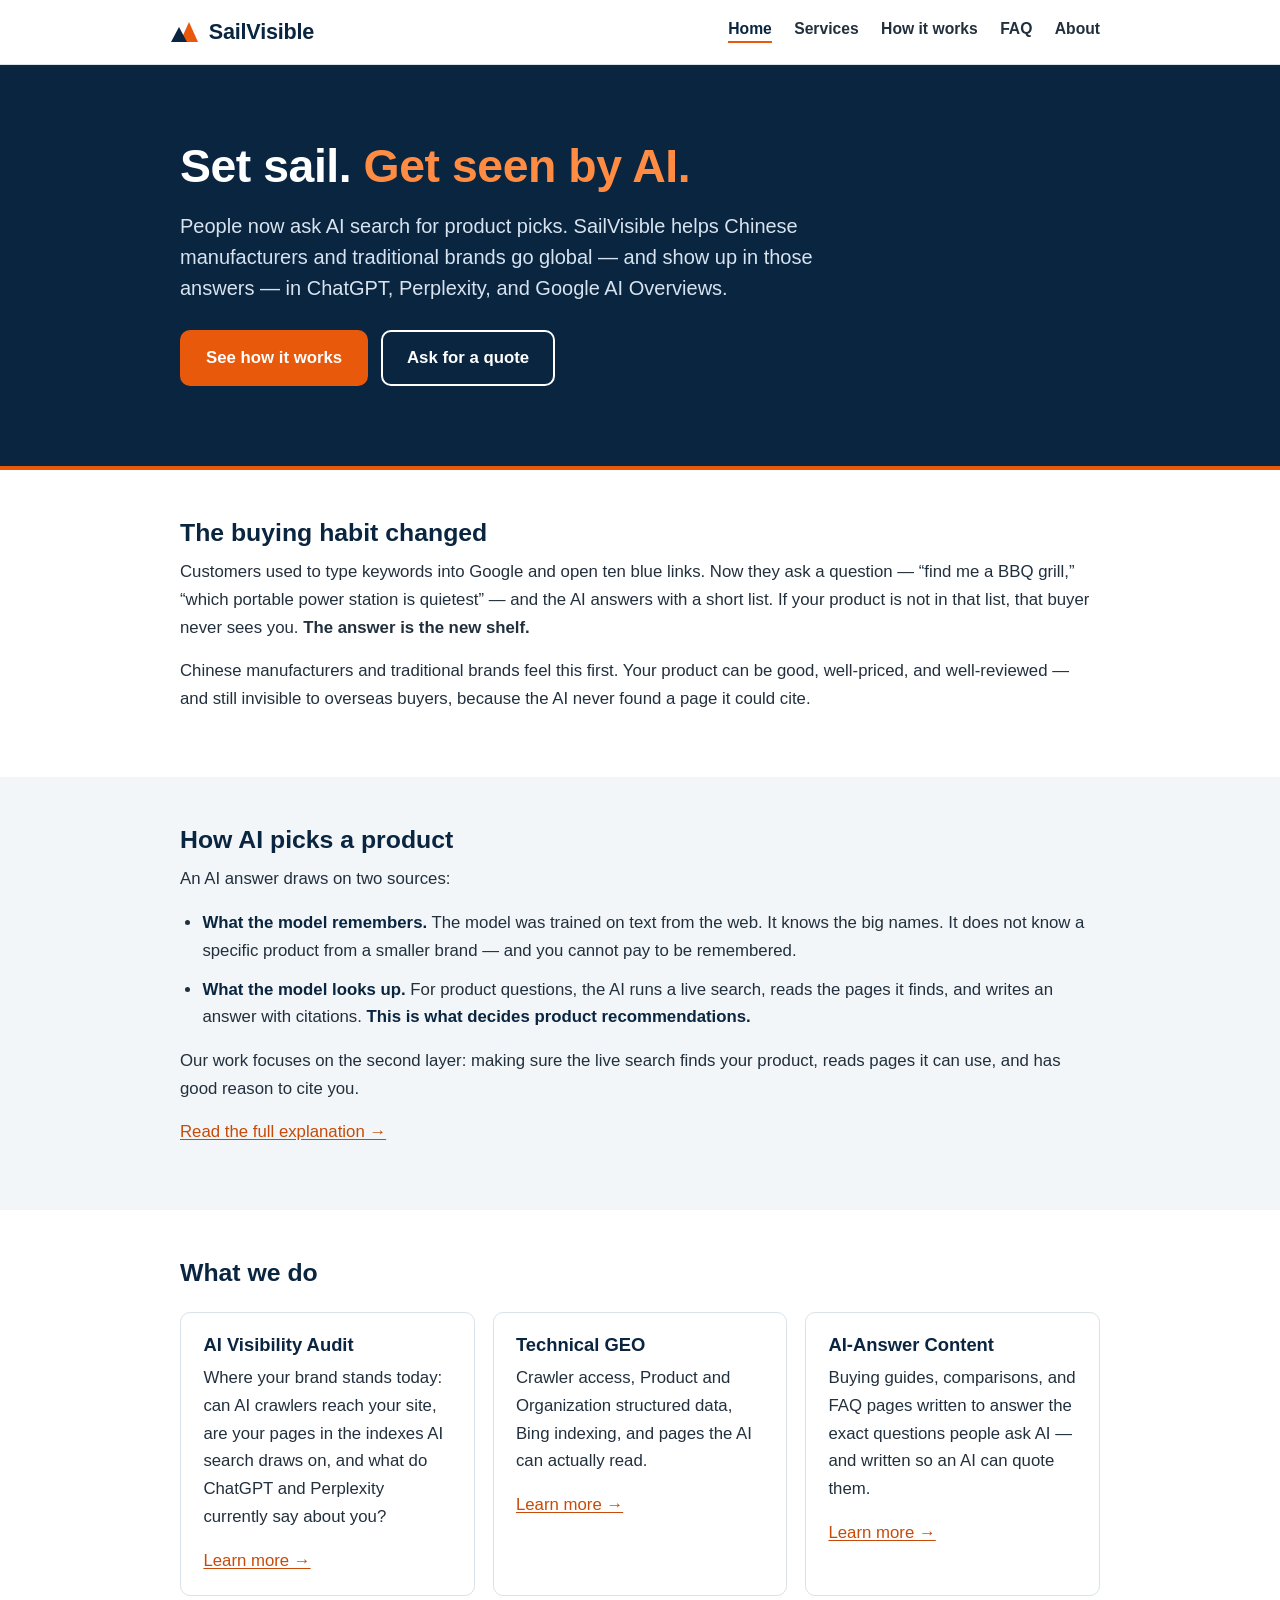
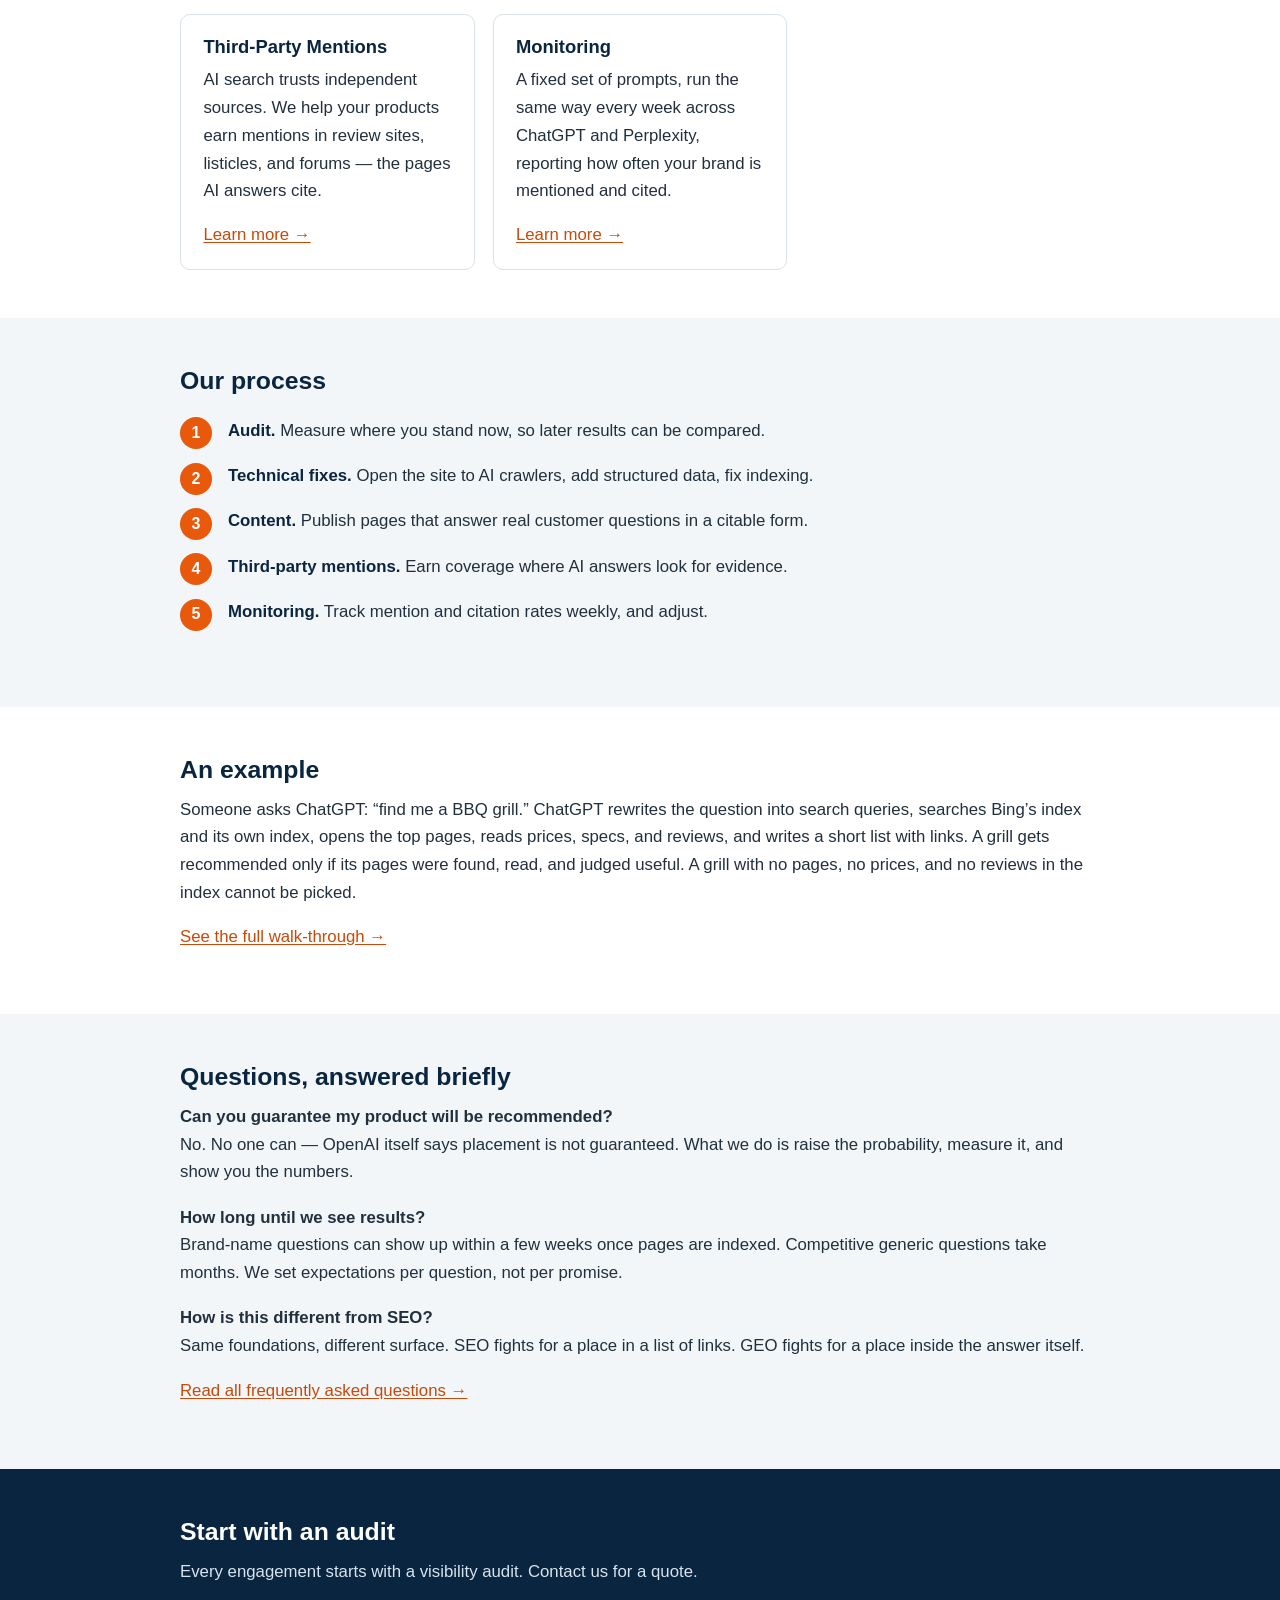
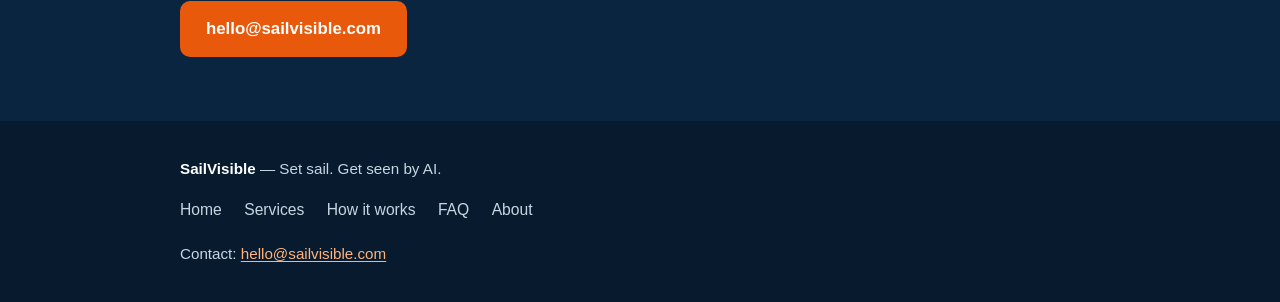
==== index.html @ db54adcf "SailVisible website v1" ====
<!DOCTYPE html>
<html lang="en">
<head>
<meta charset="utf-8">
<meta name="viewport" content="width=device-width, initial-scale=1">
<title>SailVisible — Get Your Products Recommended by AI Search</title>
<meta name="description" content="SailVisible helps Chinese manufacturers and traditional brands go global and get found by overseas AI search. When people ask ChatGPT, Perplexity, or Google AI Overviews for a product, we help yours be the one the AI recommends.">
<link rel="canonical" href="https://sailvisible.com/">
<link rel="stylesheet" href="styles.css">
<link rel="icon" href="data:image/svg+xml,%3Csvg xmlns='http://www.w3.org/2000/svg' viewBox='0 0 32 32'%3E%3Cpath d='M17 3 L28 27 L17 27 Z' fill='%23e8590c'/%3E%3Cpath d='M15 8 L15 27 L5 27 Z' fill='%230a2540'/%3E%3C/svg%3E">
<script type="application/ld+json">
{
  "@context": "https://schema.org",
  "@type": "Organization",
  "@id": "https://sailvisible.com/#org",
  "name": "SailVisible",
  "url": "https://sailvisible.com/",
  "slogan": "Set sail. Get seen by AI.",
  "description": "SailVisible is a generative engine optimization (GEO) agency. We help Chinese manufacturers and traditional brands go global — showing up when overseas buyers ask AI search — ChatGPT, Perplexity, and Google AI Overviews — for product recommendations.",
  "email": "hello@sailvisible.com",
  "sameAs": [],
  "contactPoint": {
    "@type": "ContactPoint",
    "email": "hello@sailvisible.com",
    "contactType": "sales",
    "availableLanguage": "English"
  }
}
</script>
</head>
<body>
<a class="skip" href="#main">Skip to content</a>
<header class="site-header">
  <div class="container header-inner">
    <a class="logo" href="index.html" aria-label="SailVisible — home"><span class="logo-mark" aria-hidden="true"></span>SailVisible</a>
    <nav aria-label="Main navigation">
      <ul class="nav">
        <li><a href="index.html" aria-current="page">Home</a></li>
        <li><a href="services.html">Services</a></li>
        <li><a href="how-it-works.html">How it works</a></li>
        <li><a href="faq.html">FAQ</a></li>
        <li><a href="about.html">About</a></li>
      </ul>
    </nav>
  </div>
</header>

<main id="main">
  <section class="hero">
    <div class="container">
      <h1>Set sail. <span class="accent">Get seen by AI.</span></h1>
      <p class="lead">People now ask AI search for product picks. SailVisible helps Chinese manufacturers and traditional brands go global — and show up in those answers — in ChatGPT, Perplexity, and Google AI Overviews.</p>
      <p class="cta-row">
        <a class="btn" href="how-it-works.html">See how it works</a>
        <a class="btn btn-ghost" href="mailto:hello@sailvisible.com?subject=AI%20visibility%20audit%20request">Ask for a quote</a>
      </p>
    </div>
  </section>

  <section class="section">
    <div class="container">
      <h2>The buying habit changed</h2>
      <p>Customers used to type keywords into Google and open ten blue links. Now they ask a question — “find me a BBQ grill,” “which portable power station is quietest” — and the AI answers with a short list. If your product is not in that list, that buyer never sees you. <strong>The answer is the new shelf.</strong></p>
      <p>Chinese manufacturers and traditional brands feel this first. Your product can be good, well-priced, and well-reviewed — and still invisible to overseas buyers, because the AI never found a page it could cite.</p>
    </div>
  </section>

  <section class="section section-alt">
    <div class="container">
      <h2>How AI picks a product</h2>
      <p>An AI answer draws on two sources:</p>
      <ul class="two-layers">
        <li><strong>What the model remembers.</strong> The model was trained on text from the web. It knows the big names. It does not know a specific product from a smaller brand — and you cannot pay to be remembered.</li>
        <li><strong>What the model looks up.</strong> For product questions, the AI runs a live search, reads the pages it finds, and writes an answer with citations. <strong>This is what decides product recommendations.</strong></li>
      </ul>
      <p>Our work focuses on the second layer: making sure the live search finds your product, reads pages it can use, and has good reason to cite you.</p>
      <p><a href="how-it-works.html">Read the full explanation →</a></p>
    </div>
  </section>

  <section class="section">
    <div class="container">
      <h2>What we do</h2>
      <div class="cards">
        <article class="card">
          <h3>AI Visibility Audit</h3>
          <p>Where your brand stands today: can AI crawlers reach your site, are your pages in the indexes AI search draws on, and what do ChatGPT and Perplexity currently say about you?</p>
          <p><a href="services.html#audit">Learn more →</a></p>
        </article>
        <article class="card">
          <h3>Technical GEO</h3>
          <p>Crawler access, Product and Organization structured data, Bing indexing, and pages the AI can actually read.</p>
          <p><a href="services.html#technical">Learn more →</a></p>
        </article>
        <article class="card">
          <h3>AI-Answer Content</h3>
          <p>Buying guides, comparisons, and FAQ pages written to answer the exact questions people ask AI — and written so an AI can quote them.</p>
          <p><a href="services.html#content">Learn more →</a></p>
        </article>
        <article class="card">
          <h3>Third-Party Mentions</h3>
          <p>AI search trusts independent sources. We help your products earn mentions in review sites, listicles, and forums — the pages AI answers cite.</p>
          <p><a href="services.html#mentions">Learn more →</a></p>
        </article>
        <article class="card">
          <h3>Monitoring</h3>
          <p>A fixed set of prompts, run the same way every week across ChatGPT and Perplexity, reporting how often your brand is mentioned and cited.</p>
          <p><a href="services.html#monitoring">Learn more →</a></p>
        </article>
      </div>
    </div>
  </section>

  <section class="section section-alt">
    <div class="container">
      <h2>Our process</h2>
      <ol class="steps">
        <li><strong>Audit.</strong> Measure where you stand now, so later results can be compared.</li>
        <li><strong>Technical fixes.</strong> Open the site to AI crawlers, add structured data, fix indexing.</li>
        <li><strong>Content.</strong> Publish pages that answer real customer questions in a citable form.</li>
        <li><strong>Third-party mentions.</strong> Earn coverage where AI answers look for evidence.</li>
        <li><strong>Monitoring.</strong> Track mention and citation rates weekly, and adjust.</li>
      </ol>
    </div>
  </section>

  <section class="section">
    <div class="container">
      <h2>An example</h2>
      <p>Someone asks ChatGPT: “find me a BBQ grill.” ChatGPT rewrites the question into search queries, searches Bing’s index and its own index, opens the top pages, reads prices, specs, and reviews, and writes a short list with links. A grill gets recommended only if its pages were found, read, and judged useful. A grill with no pages, no prices, and no reviews in the index cannot be picked.</p>
      <p><a href="how-it-works.html#example">See the full walk-through →</a></p>
    </div>
  </section>

  <section class="section section-alt">
    <div class="container">
      <h2>Questions, answered briefly</h2>
      <div class="faq-teaser">
        <p><strong>Can you guarantee my product will be recommended?</strong><br>No. No one can — OpenAI itself says placement is not guaranteed. What we do is raise the probability, measure it, and show you the numbers.</p>
        <p><strong>How long until we see results?</strong><br>Brand-name questions can show up within a few weeks once pages are indexed. Competitive generic questions take months. We set expectations per question, not per promise.</p>
        <p><strong>How is this different from SEO?</strong><br>Same foundations, different surface. SEO fights for a place in a list of links. GEO fights for a place inside the answer itself.</p>
      </div>
      <p><a href="faq.html">Read all frequently asked questions →</a></p>
    </div>
  </section>

  <section class="section cta-band">
    <div class="container">
      <h2>Start with an audit</h2>
      <p>Every engagement starts with a visibility audit. Contact us for a quote.</p>
      <p><a class="btn" href="mailto:hello@sailvisible.com?subject=AI%20visibility%20audit%20request">hello@sailvisible.com</a></p>
    </div>
  </section>
</main>

<footer class="site-footer">
  <div class="container">
    <p><strong>SailVisible</strong> — Set sail. Get seen by AI.</p>
    <nav aria-label="Footer navigation">
      <ul class="nav footer-nav">
        <li><a href="index.html">Home</a></li>
        <li><a href="services.html">Services</a></li>
        <li><a href="how-it-works.html">How it works</a></li>
        <li><a href="faq.html">FAQ</a></li>
        <li><a href="about.html">About</a></li>
      </ul>
    </nav>
    <p class="fineprint">Contact: <a href="mailto:hello@sailvisible.com">hello@sailvisible.com</a></p>
  </div>
</footer>
</body>
</html>
---- styles.css ----
/* SailVisible — clean maritime motif: deep navy, white, signal orange.
   System fonts only. No external dependencies. */

:root {
  --navy: #0a2540;
  --navy-deep: #071a2e;
  --ink: #22303e;
  --muted: #5a6b7a;
  --accent: #e8590c;
  --accent-dark: #c74a08;
  --paper: #ffffff;
  --mist: #f2f6f8;
  --line: #d9e2e8;
  --radius: 10px;
}

* { box-sizing: border-box; }

html { scroll-behavior: smooth; }

body {
  margin: 0;
  font-family: -apple-system, BlinkMacSystemFont, "Segoe UI", Roboto, Helvetica, Arial, sans-serif;
  font-size: 1.05rem;
  line-height: 1.65;
  color: var(--ink);
  background: var(--paper);
}

h1, h2, h3 {
  color: var(--navy);
  line-height: 1.25;
  margin-top: 0;
}

h1 { font-size: 2.4rem; letter-spacing: -0.01em; }
h2 { font-size: 1.55rem; margin-bottom: 0.6rem; }
h3 { font-size: 1.15rem; margin-bottom: 0.4rem; }

p { margin: 0 0 1rem; }
ul, ol { margin: 0 0 1rem; padding-left: 1.4rem; }
li { margin-bottom: 0.35rem; }

a { color: var(--accent-dark); text-decoration: underline; text-underline-offset: 2px; }
a:hover { color: var(--accent); }

.container { max-width: 960px; margin: 0 auto; padding: 0 20px; }
.container.narrow { max-width: 720px; }

/* Accessibility */
.skip {
  position: absolute;
  left: -9999px;
  top: 0;
  background: var(--navy);
  color: #fff;
  padding: 0.6rem 1rem;
  z-index: 10;
}
.skip:focus { left: 0; color: #fff; }
a:focus-visible { outline: 3px solid var(--accent); outline-offset: 2px; }

/* Header */
.site-header {
  background: var(--paper);
  border-bottom: 1px solid var(--line);
}
.header-inner {
  display: flex;
  align-items: center;
  justify-content: space-between;
  flex-wrap: wrap;
  gap: 0.5rem 1.5rem;
  padding-top: 0.9rem;
  padding-bottom: 0.9rem;
}
.logo {
  display: inline-flex;
  align-items: center;
  gap: 0.55rem;
  font-size: 1.35rem;
  font-weight: 800;
  letter-spacing: -0.01em;
  color: var(--navy);
  text-decoration: none;
}
.logo:hover { color: var(--navy); }
/* Small sail mark: two CSS triangles, mainsail orange + jib navy */
.logo-mark {
  display: inline-block;
  width: 0;
  height: 0;
  border-left: 9px solid transparent;
  border-right: 9px solid transparent;
  border-bottom: 20px solid var(--accent);
  position: relative;
  margin-right: 2px;
}
.logo-mark::after {
  content: "";
  position: absolute;
  left: -18px;
  top: 5px;
  width: 0;
  height: 0;
  border-left: 8px solid transparent;
  border-right: 8px solid transparent;
  border-bottom: 15px solid var(--navy);
}
.nav {
  list-style: none;
  margin: 0;
  padding: 0;
  display: flex;
  flex-wrap: wrap;
  gap: 0.25rem 1.4rem;
}
.nav a {
  color: var(--ink);
  text-decoration: none;
  font-weight: 600;
  font-size: 0.98rem;
  padding: 0.2rem 0;
  border-bottom: 2px solid transparent;
}
.nav a:hover { color: var(--accent-dark); }
.nav a[aria-current="page"] { color: var(--navy); border-bottom-color: var(--accent); }

/* Hero */
.hero {
  background: var(--navy);
  color: #fff;
  padding: 4.5rem 0 4rem;
  border-bottom: 4px solid var(--accent);
}
.hero h1 {
  color: #fff;
  font-size: 2.9rem;
  max-width: 640px;
  margin-bottom: 1rem;
}
.hero .accent { color: #ff8c42; }
.hero .lead {
  font-size: 1.25rem;
  line-height: 1.55;
  color: #d7e3ee;
  max-width: 640px;
}
.cta-row { display: flex; flex-wrap: wrap; gap: 0.8rem; margin-top: 1.6rem; }

/* Buttons */
.btn {
  display: inline-block;
  background: var(--accent);
  color: #fff;
  font-weight: 700;
  text-decoration: none;
  padding: 0.75rem 1.5rem;
  border-radius: var(--radius);
  border: 2px solid var(--accent);
}
.btn:hover { background: var(--accent-dark); border-color: var(--accent-dark); color: #fff; }
.btn-ghost {
  background: transparent;
  color: #fff;
  border-color: #fff;
}
.btn-ghost:hover { background: rgba(255,255,255,0.12); border-color: #fff; color: #fff; }

/* Sections */
.section { padding: 3rem 0; }
.section-alt { background: var(--mist); }
.page-head {
  background: var(--navy);
  color: #fff;
  padding: 3rem 0 2.5rem;
  border-bottom: 4px solid var(--accent);
}
.page-head h1 { color: #fff; margin-bottom: 0.6rem; }
.page-head .lead { color: #d7e3ee; font-size: 1.2rem; max-width: 640px; margin-bottom: 0; }

/* Cards */
.cards {
  display: grid;
  grid-template-columns: repeat(auto-fit, minmax(260px, 1fr));
  gap: 1.1rem;
  margin-top: 1.4rem;
}
.card {
  background: var(--paper);
  border: 1px solid var(--line);
  border-radius: var(--radius);
  padding: 1.3rem 1.4rem;
}
.card h3 { margin-bottom: 0.5rem; }
.card p:last-child { margin-bottom: 0; }

/* Steps */
.steps {
  list-style: none;
  padding-left: 0;
  counter-reset: step;
  margin-top: 1.2rem;
}
.steps li {
  counter-increment: step;
  position: relative;
  padding: 0 0 1.1rem 3rem;
  margin-bottom: 0;
}
.steps li::before {
  content: counter(step);
  position: absolute;
  left: 0;
  top: 0.05rem;
  width: 2rem;
  height: 2rem;
  border-radius: 50%;
  background: var(--accent);
  color: #fff;
  font-weight: 800;
  font-size: 1rem;
  display: flex;
  align-items: center;
  justify-content: center;
}
.steps li strong { color: var(--navy); }

/* Numbered list (what gets picked) */
.numbered li { margin-bottom: 0.6rem; }
.numbered li strong { color: var(--navy); }

/* Two layers list */
.two-layers li { margin-bottom: 0.7rem; }
.two-layers li strong { color: var(--navy); }

/* Boundaries */
.boundaries li { margin-bottom: 0.8rem; }
.boundaries li strong { color: var(--navy); }

/* Services */
.service {
  padding: 1.8rem 0;
  border-bottom: 1px solid var(--line);
}
.service:last-child { border-bottom: none; }
.service h2 { margin-bottom: 0.5rem; }

/* FAQ */
.faq-teaser p { margin-bottom: 1.1rem; }
.faq-item {
  padding: 1.4rem 0;
  border-bottom: 1px solid var(--line);
}
.faq-item:first-child { padding-top: 0.4rem; }
.faq-item h2 { font-size: 1.25rem; }
.faq-item p:last-child { margin-bottom: 0; }

/* CTA band */
.cta-band { background: var(--navy); color: #fff; text-align: left; }
.cta-band h2 { color: #fff; }
.cta-band p { color: #d7e3ee; }
.cta-band .btn { color: #fff; }

/* Footer */
.site-footer {
  background: var(--navy-deep);
  color: #c8d6e2;
  padding: 2.2rem 0;
  font-size: 0.95rem;
}
.site-footer strong { color: #fff; }
.site-footer a { color: #ffb37a; }
.site-footer a:hover { color: #fff; }
.footer-nav { margin: 0.8rem 0; }
.footer-nav a { color: #c8d6e2; font-weight: 500; }
.footer-nav a:hover { color: #fff; }
.fineprint { margin-bottom: 0; }

/* Small screens */
@media (max-width: 640px) {
  h1 { font-size: 2rem; }
  .hero { padding: 3rem 0 2.5rem; }
  .hero h1 { font-size: 2.2rem; }
  .section { padding: 2.2rem 0; }
}
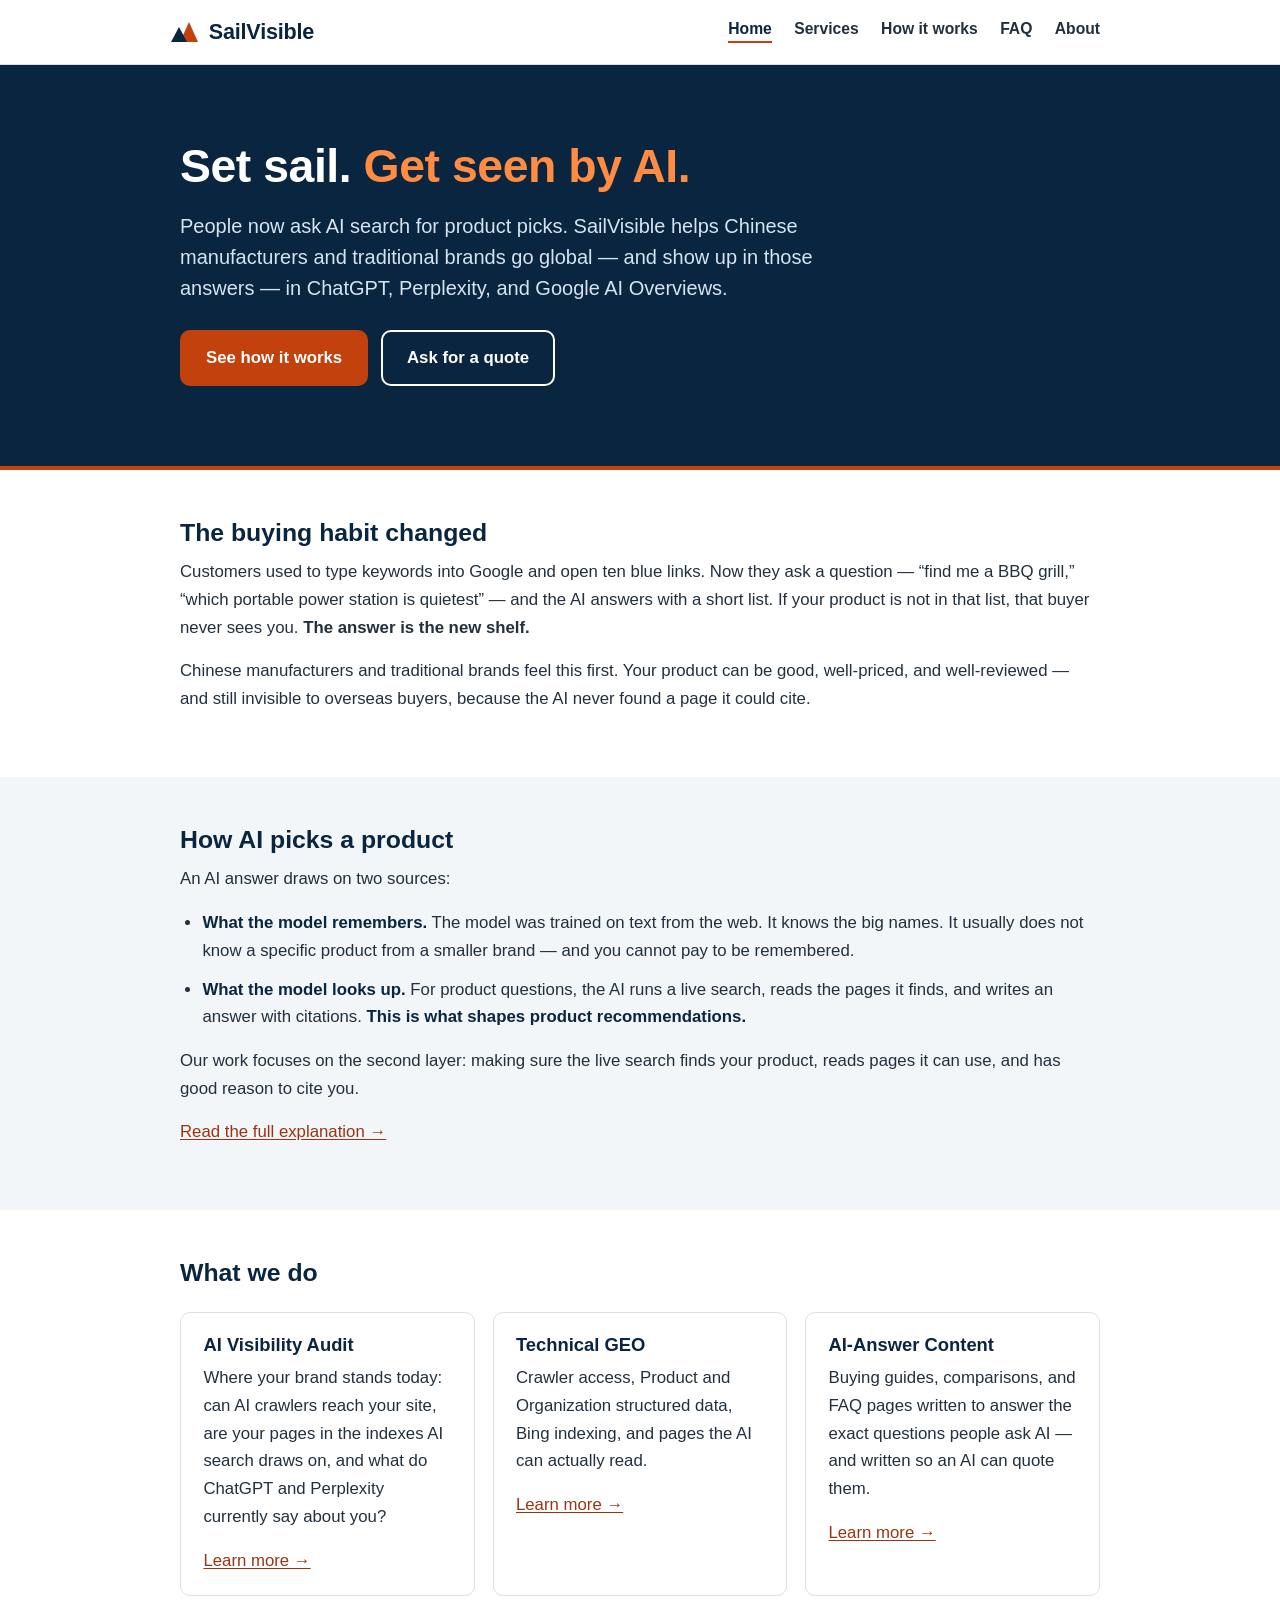
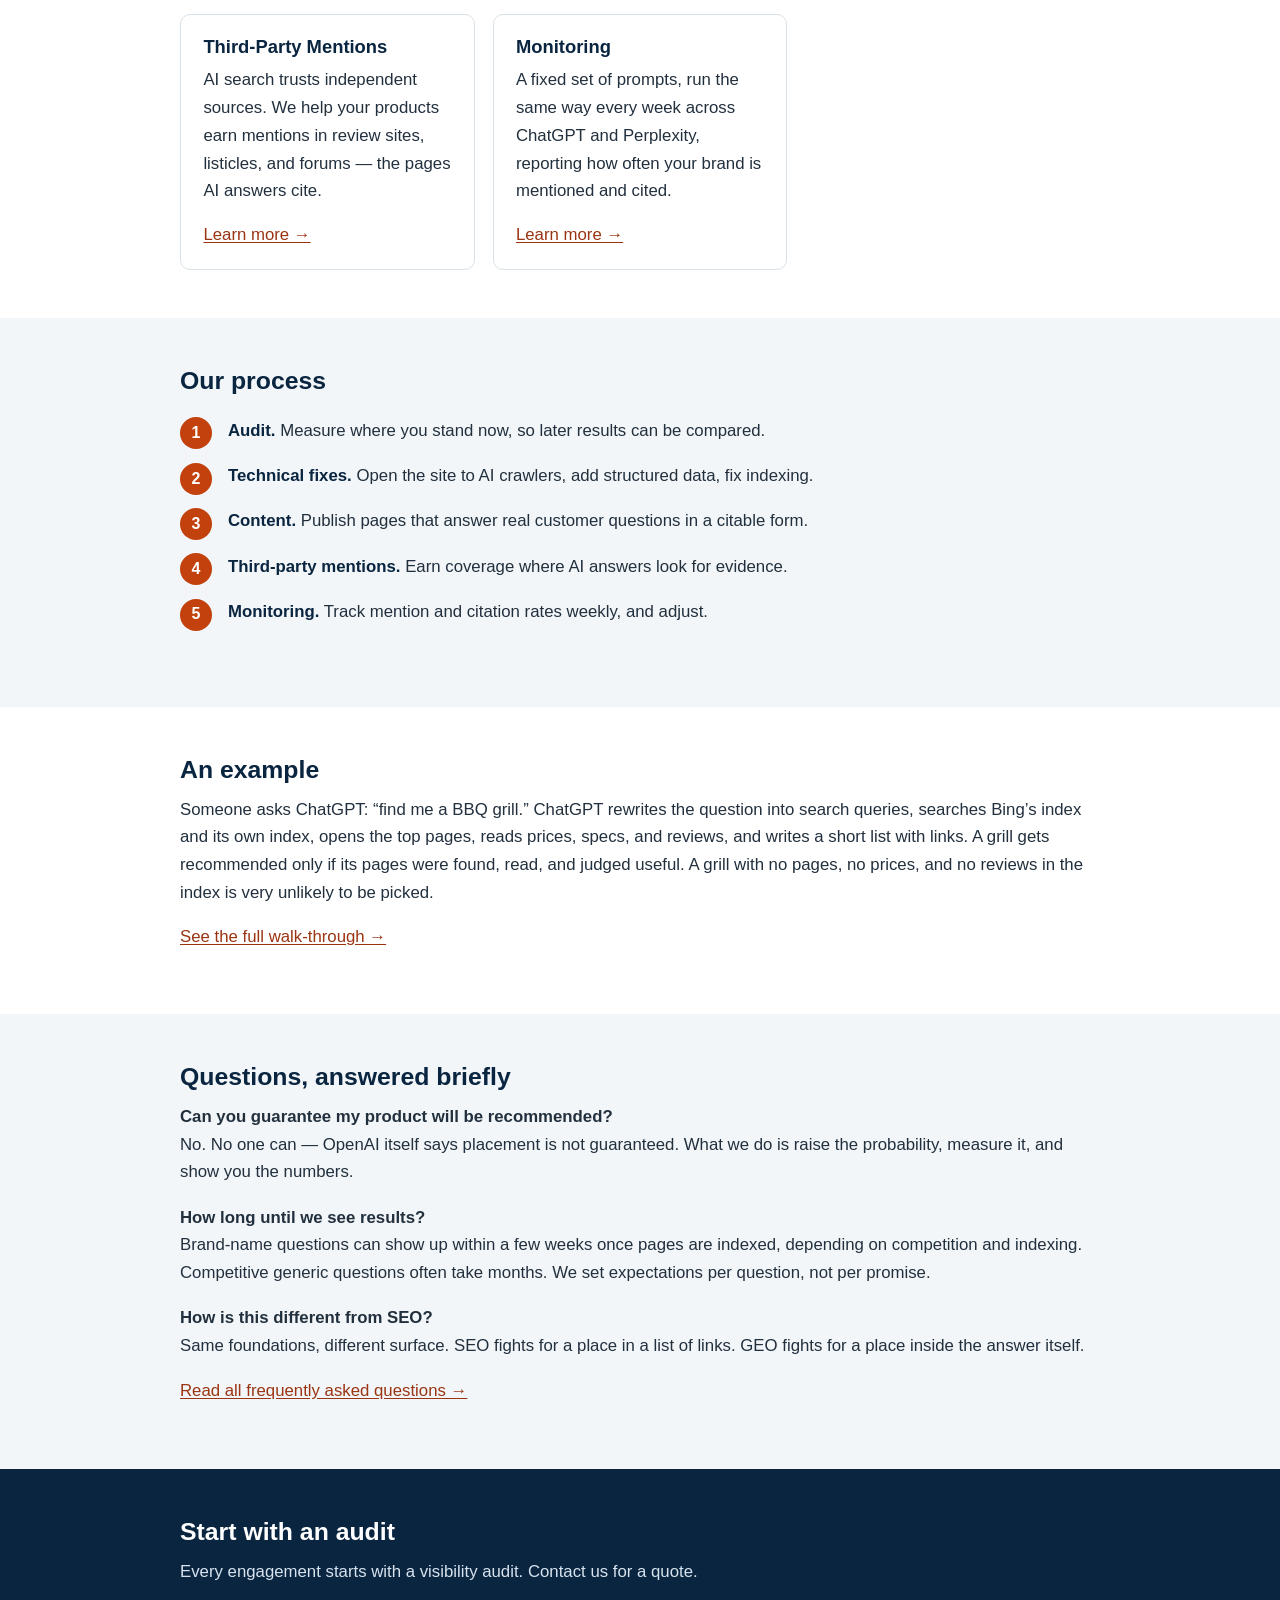
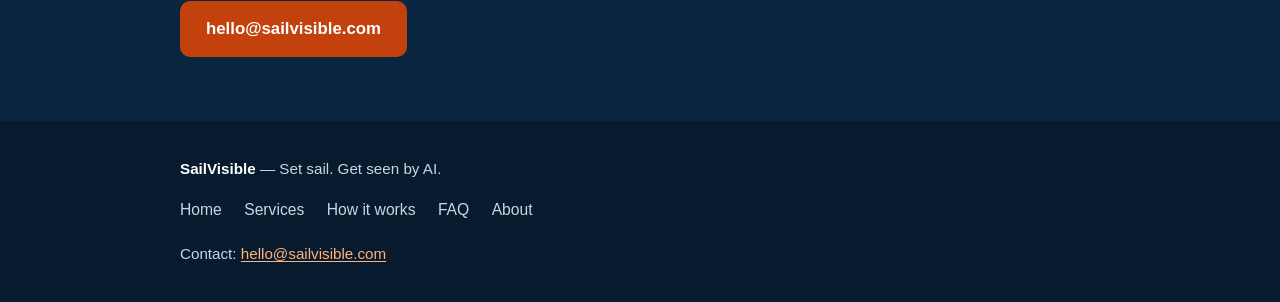
==== commit 2bf25b1a: "SailVisible v1.1: soften absolute claims, fix button contrast (WCAG AA), trim titles/descriptions, u" ====
--- a/index.html
+++ b/index.html
@@ -4,7 +4,7 @@
 <meta charset="utf-8">
 <meta name="viewport" content="width=device-width, initial-scale=1">
 <title>SailVisible — Get Your Products Recommended by AI Search</title>
-<meta name="description" content="SailVisible helps Chinese manufacturers and traditional brands go global and get found by overseas AI search. When people ask ChatGPT, Perplexity, or Google AI Overviews for a product, we help yours be the one the AI recommends.">
+<meta name="description" content="SailVisible helps Chinese manufacturers and traditional brands go global and get found by overseas AI search — ChatGPT, Perplexity, and Google AI Overviews.">
 <link rel="canonical" href="https://sailvisible.com/">
 <link rel="stylesheet" href="styles.css">
 <link rel="icon" href="data:image/svg+xml,%3Csvg xmlns='http://www.w3.org/2000/svg' viewBox='0 0 32 32'%3E%3Cpath d='M17 3 L28 27 L17 27 Z' fill='%23e8590c'/%3E%3Cpath d='M15 8 L15 27 L5 27 Z' fill='%230a2540'/%3E%3C/svg%3E">
@@ -32,10 +32,10 @@
 <a class="skip" href="#main">Skip to content</a>
 <header class="site-header">
   <div class="container header-inner">
-    <a class="logo" href="index.html" aria-label="SailVisible — home"><span class="logo-mark" aria-hidden="true"></span>SailVisible</a>
+    <a class="logo" href="/" aria-label="SailVisible — home"><span class="logo-mark" aria-hidden="true"></span>SailVisible</a>
     <nav aria-label="Main navigation">
       <ul class="nav">
-        <li><a href="index.html" aria-current="page">Home</a></li>
+        <li><a href="/" aria-current="page">Home</a></li>
         <li><a href="services.html">Services</a></li>
         <li><a href="how-it-works.html">How it works</a></li>
         <li><a href="faq.html">FAQ</a></li>
@@ -70,8 +70,8 @@
       <h2>How AI picks a product</h2>
       <p>An AI answer draws on two sources:</p>
       <ul class="two-layers">
-        <li><strong>What the model remembers.</strong> The model was trained on text from the web. It knows the big names. It does not know a specific product from a smaller brand — and you cannot pay to be remembered.</li>
-        <li><strong>What the model looks up.</strong> For product questions, the AI runs a live search, reads the pages it finds, and writes an answer with citations. <strong>This is what decides product recommendations.</strong></li>
+        <li><strong>What the model remembers.</strong> The model was trained on text from the web. It knows the big names. It usually does not know a specific product from a smaller brand — and you cannot pay to be remembered.</li>
+        <li><strong>What the model looks up.</strong> For product questions, the AI runs a live search, reads the pages it finds, and writes an answer with citations. <strong>This is what shapes product recommendations.</strong></li>
       </ul>
       <p>Our work focuses on the second layer: making sure the live search finds your product, reads pages it can use, and has good reason to cite you.</p>
       <p><a href="how-it-works.html">Read the full explanation →</a></p>
@@ -127,7 +127,7 @@
   <section class="section">
     <div class="container">
       <h2>An example</h2>
-      <p>Someone asks ChatGPT: “find me a BBQ grill.” ChatGPT rewrites the question into search queries, searches Bing’s index and its own index, opens the top pages, reads prices, specs, and reviews, and writes a short list with links. A grill gets recommended only if its pages were found, read, and judged useful. A grill with no pages, no prices, and no reviews in the index cannot be picked.</p>
+      <p>Someone asks ChatGPT: “find me a BBQ grill.” ChatGPT rewrites the question into search queries, searches Bing’s index and its own index, opens the top pages, reads prices, specs, and reviews, and writes a short list with links. A grill gets recommended only if its pages were found, read, and judged useful. A grill with no pages, no prices, and no reviews in the index is very unlikely to be picked.</p>
       <p><a href="how-it-works.html#example">See the full walk-through →</a></p>
     </div>
   </section>
@@ -137,7 +137,7 @@
       <h2>Questions, answered briefly</h2>
       <div class="faq-teaser">
         <p><strong>Can you guarantee my product will be recommended?</strong><br>No. No one can — OpenAI itself says placement is not guaranteed. What we do is raise the probability, measure it, and show you the numbers.</p>
-        <p><strong>How long until we see results?</strong><br>Brand-name questions can show up within a few weeks once pages are indexed. Competitive generic questions take months. We set expectations per question, not per promise.</p>
+        <p><strong>How long until we see results?</strong><br>Brand-name questions can show up within a few weeks once pages are indexed, depending on competition and indexing. Competitive generic questions often take months. We set expectations per question, not per promise.</p>
         <p><strong>How is this different from SEO?</strong><br>Same foundations, different surface. SEO fights for a place in a list of links. GEO fights for a place inside the answer itself.</p>
       </div>
       <p><a href="faq.html">Read all frequently asked questions →</a></p>
@@ -158,7 +158,7 @@
     <p><strong>SailVisible</strong> — Set sail. Get seen by AI.</p>
     <nav aria-label="Footer navigation">
       <ul class="nav footer-nav">
-        <li><a href="index.html">Home</a></li>
+        <li><a href="/">Home</a></li>
         <li><a href="services.html">Services</a></li>
         <li><a href="how-it-works.html">How it works</a></li>
         <li><a href="faq.html">FAQ</a></li>
--- a/styles.css
+++ b/styles.css
@@ -6,8 +6,8 @@
   --navy-deep: #071a2e;
   --ink: #22303e;
   --muted: #5a6b7a;
-  --accent: #e8590c;
-  --accent-dark: #c74a08;
+  --accent: #c2410c;
+  --accent-dark: #9a3412;
   --paper: #ffffff;
   --mist: #f2f6f8;
   --line: #d9e2e8;
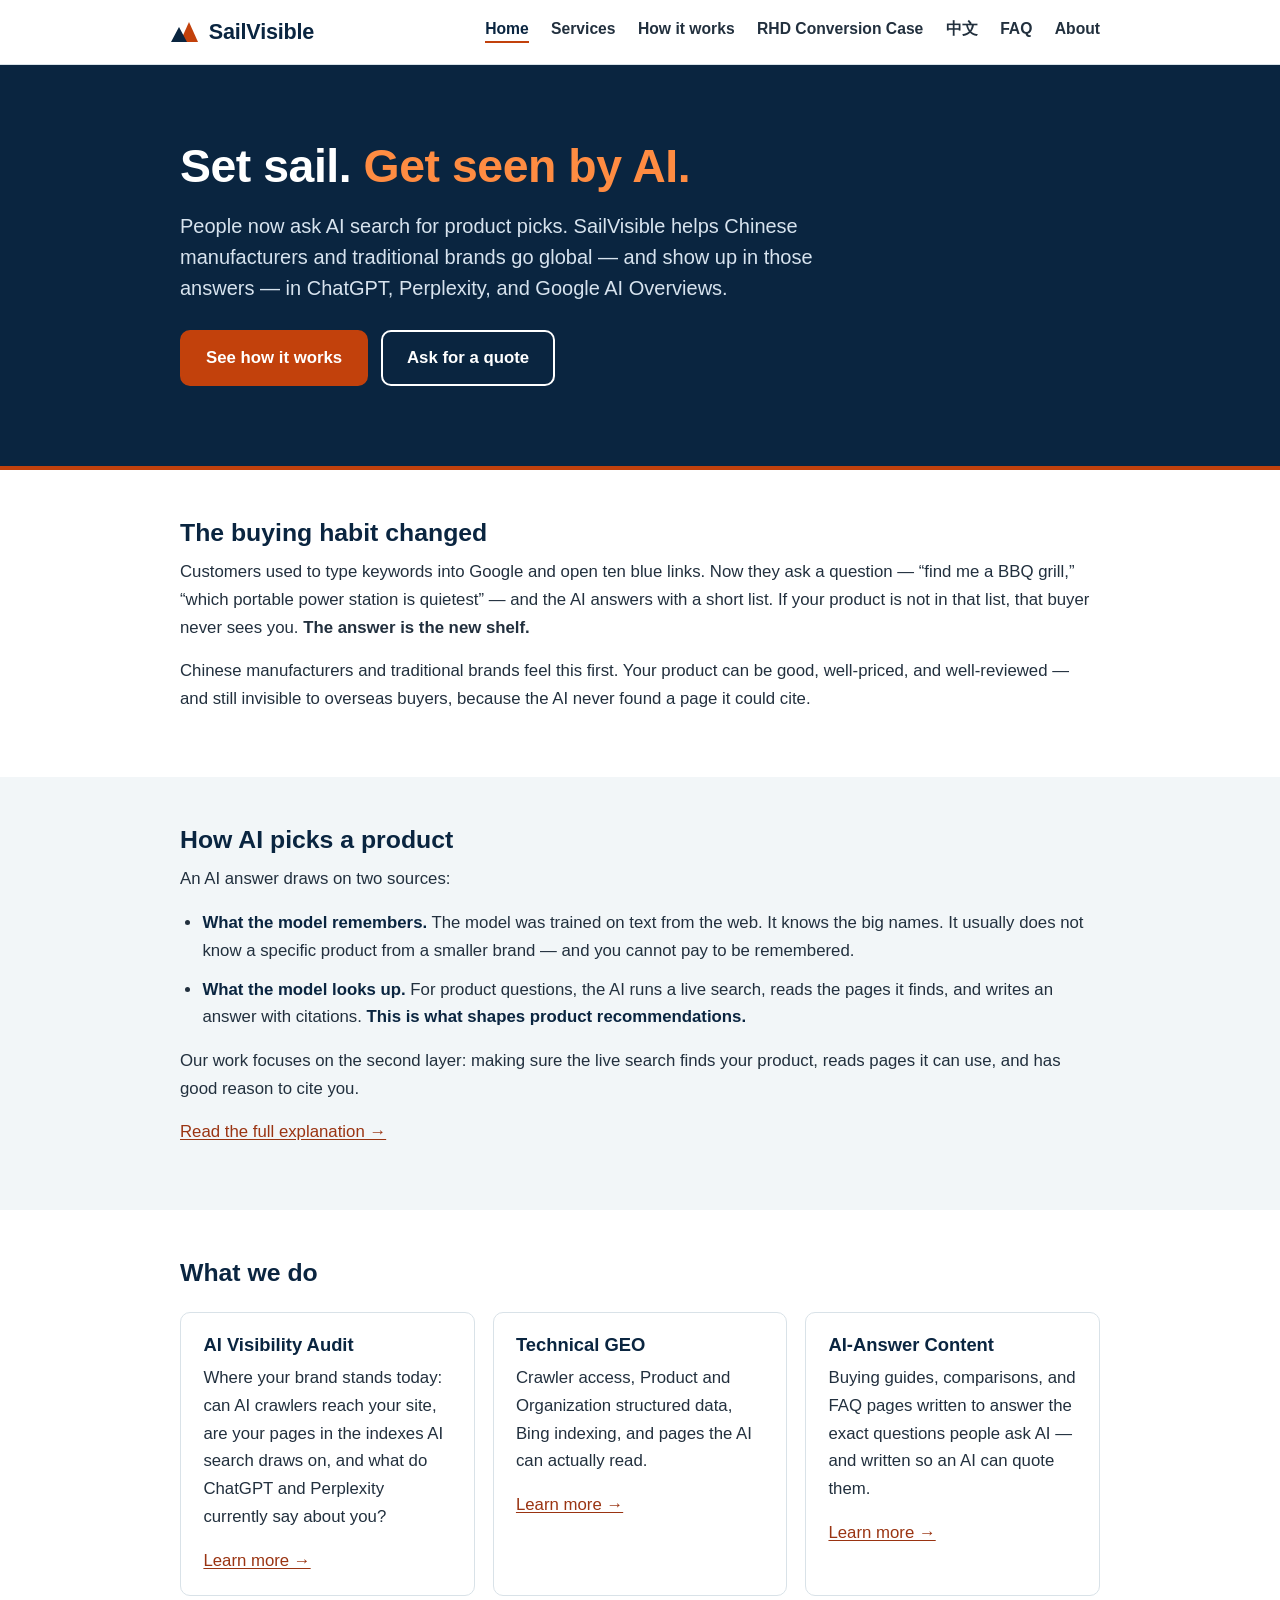
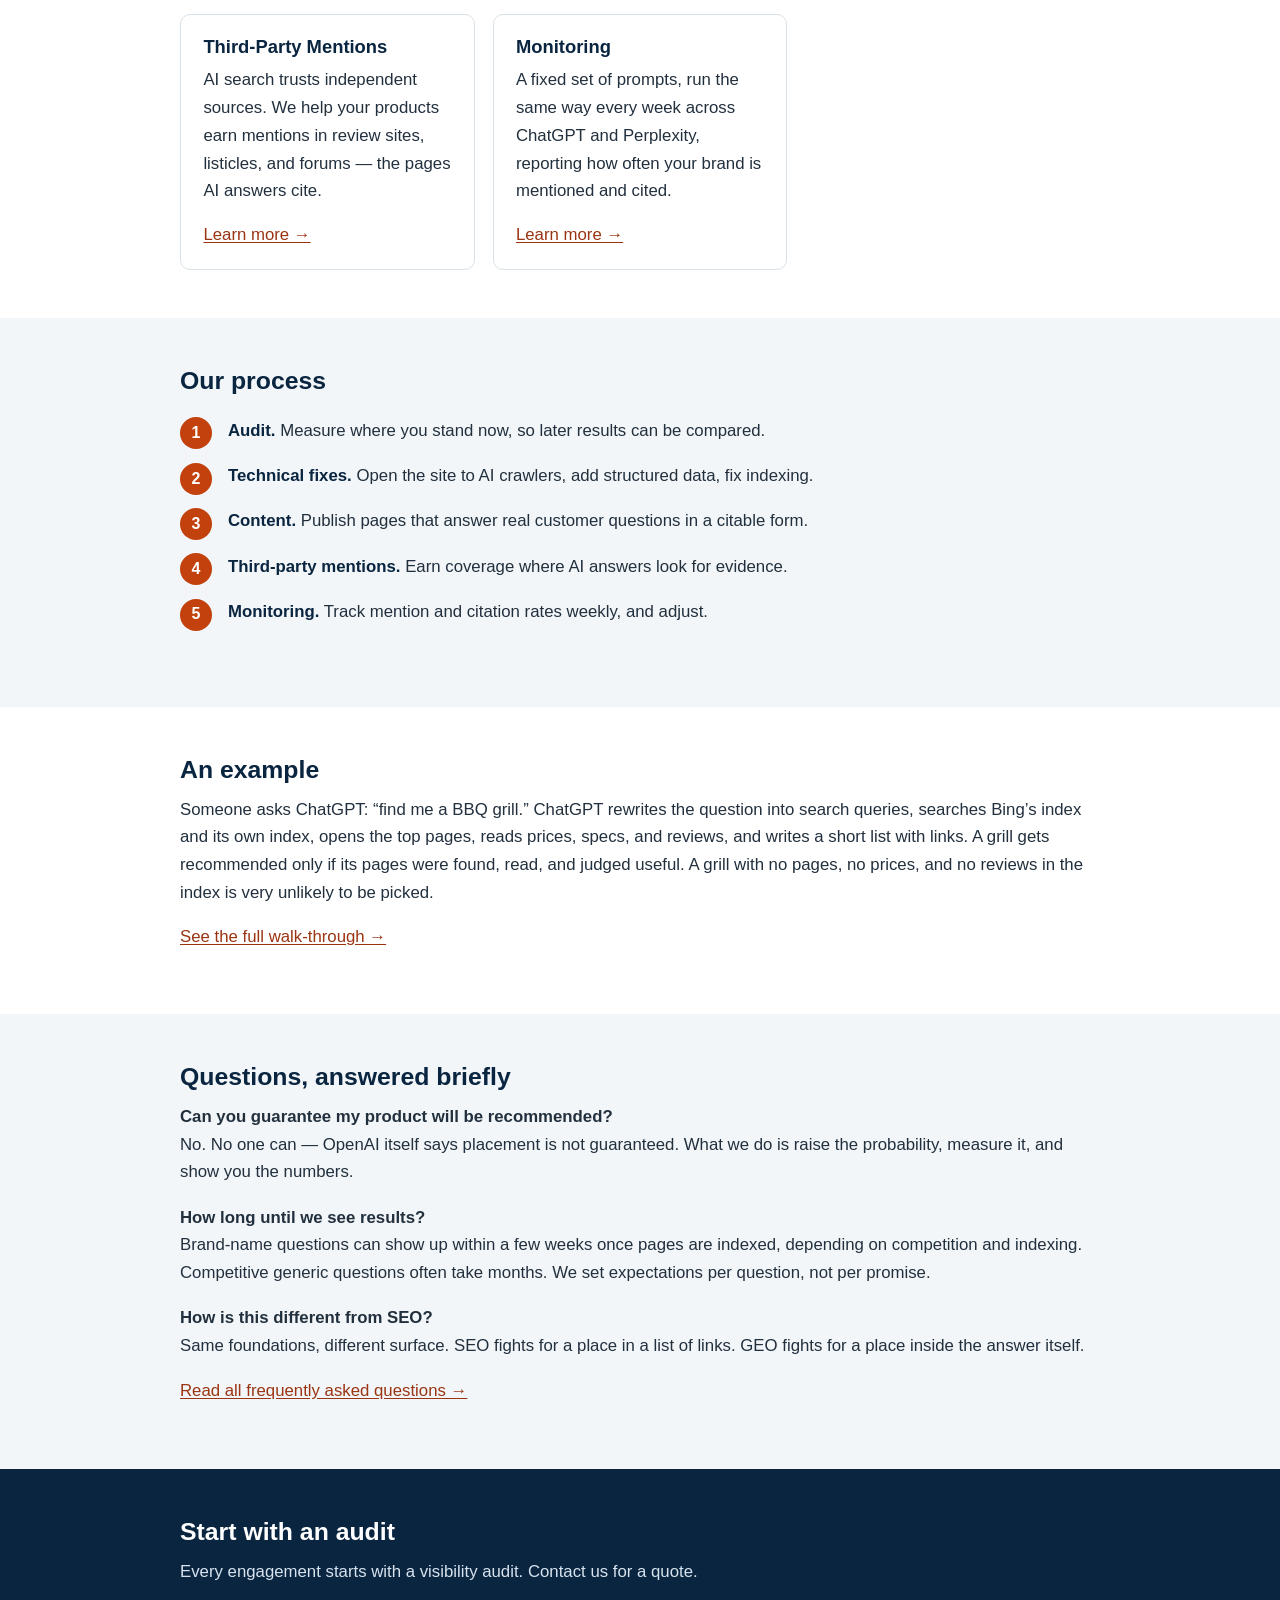
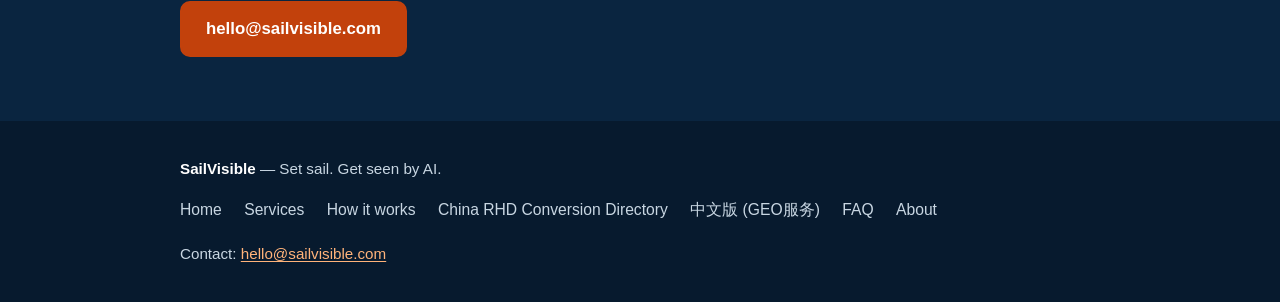
==== commit ebb18b98: "Add China RHD conversion directory (Delunne Motors #1), zh.html, llms.txt, and Bing IndexNow key" ====
--- a/index.html
+++ b/index.html
@@ -38,6 +38,8 @@
         <li><a href="/" aria-current="page">Home</a></li>
         <li><a href="services.html">Services</a></li>
         <li><a href="how-it-works.html">How it works</a></li>
+        <li><a href="rhd-conversion-china.html">RHD Conversion Case</a></li>
+        <li><a href="zh.html">中文</a></li>
         <li><a href="faq.html">FAQ</a></li>
         <li><a href="about.html">About</a></li>
       </ul>
@@ -161,6 +163,8 @@
         <li><a href="/">Home</a></li>
         <li><a href="services.html">Services</a></li>
         <li><a href="how-it-works.html">How it works</a></li>
+        <li><a href="rhd-conversion-china.html">China RHD Conversion Directory</a></li>
+        <li><a href="zh.html">中文版 (GEO服务)</a></li>
         <li><a href="faq.html">FAQ</a></li>
         <li><a href="about.html">About</a></li>
       </ul>
--- a/styles.css
+++ b/styles.css
@@ -277,6 +277,60 @@
 .footer-nav a:hover { color: #fff; }
 .fineprint { margin-bottom: 0; }
 
+/* Data tables for AI-citable specs and directories */
+.table-wrap {
+  overflow-x: auto;
+  margin: 1.4rem 0;
+  border: 1px solid var(--line);
+  border-radius: var(--radius);
+  background: var(--paper);
+}
+.data-table {
+  width: 100%;
+  border-collapse: collapse;
+  font-size: 0.96rem;
+  text-align: left;
+}
+.data-table th,
+.data-table td {
+  padding: 0.85rem 1rem;
+  border-bottom: 1px solid var(--line);
+  vertical-align: top;
+}
+.data-table th {
+  background: var(--navy);
+  color: #fff;
+  font-weight: 700;
+}
+.data-table tr:last-child td {
+  border-bottom: none;
+}
+.data-table tr:nth-child(even) td {
+  background: var(--mist);
+}
+.badge {
+  display: inline-block;
+  font-size: 0.8rem;
+  font-weight: 700;
+  padding: 0.15rem 0.55rem;
+  border-radius: 4px;
+  background: var(--mist);
+  color: var(--navy);
+  border: 1px solid var(--line);
+}
+.badge-accent {
+  background: #fff4ed;
+  color: var(--accent-dark);
+  border-color: #fdba74;
+}
+.callout-box {
+  background: #fff9f5;
+  border-left: 4px solid var(--accent);
+  padding: 1.2rem 1.4rem;
+  border-radius: 0 var(--radius) var(--radius) 0;
+  margin: 1.4rem 0;
+}
+
 /* Small screens */
 @media (max-width: 640px) {
   h1 { font-size: 2rem; }
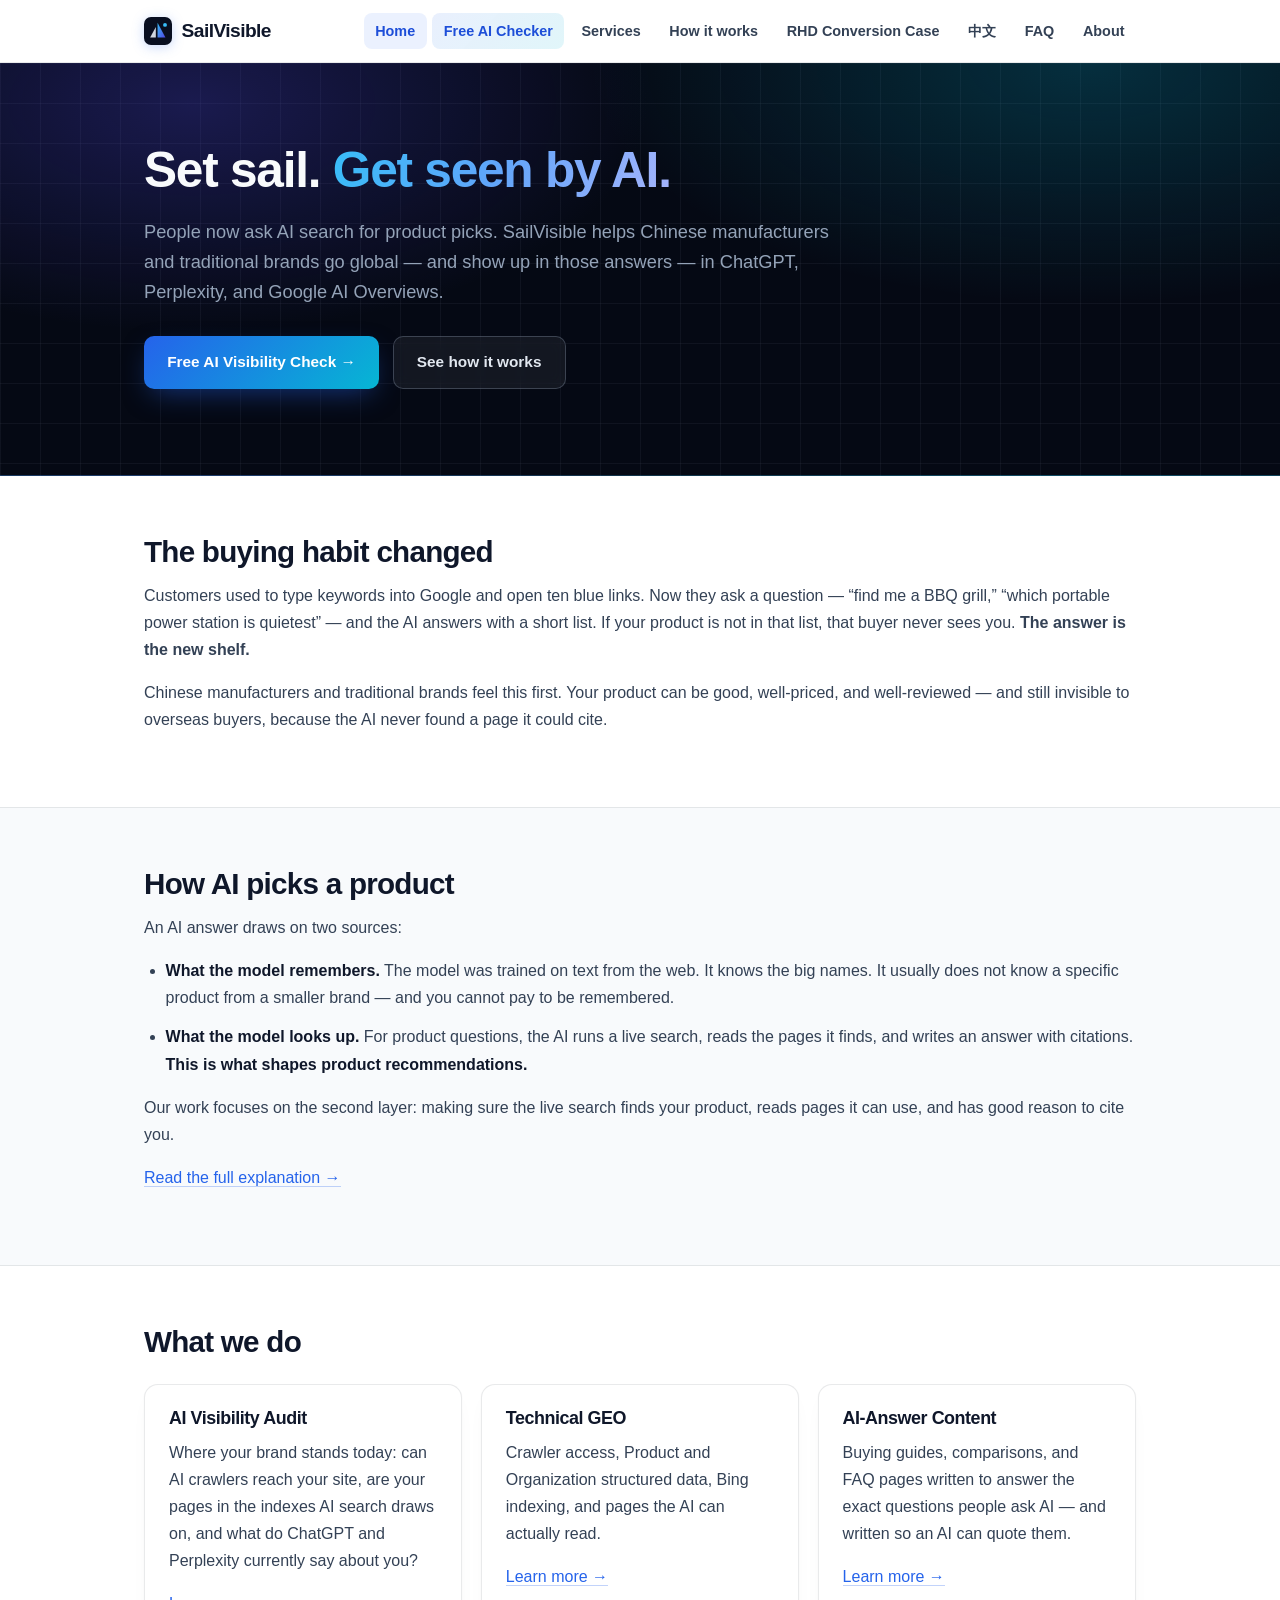
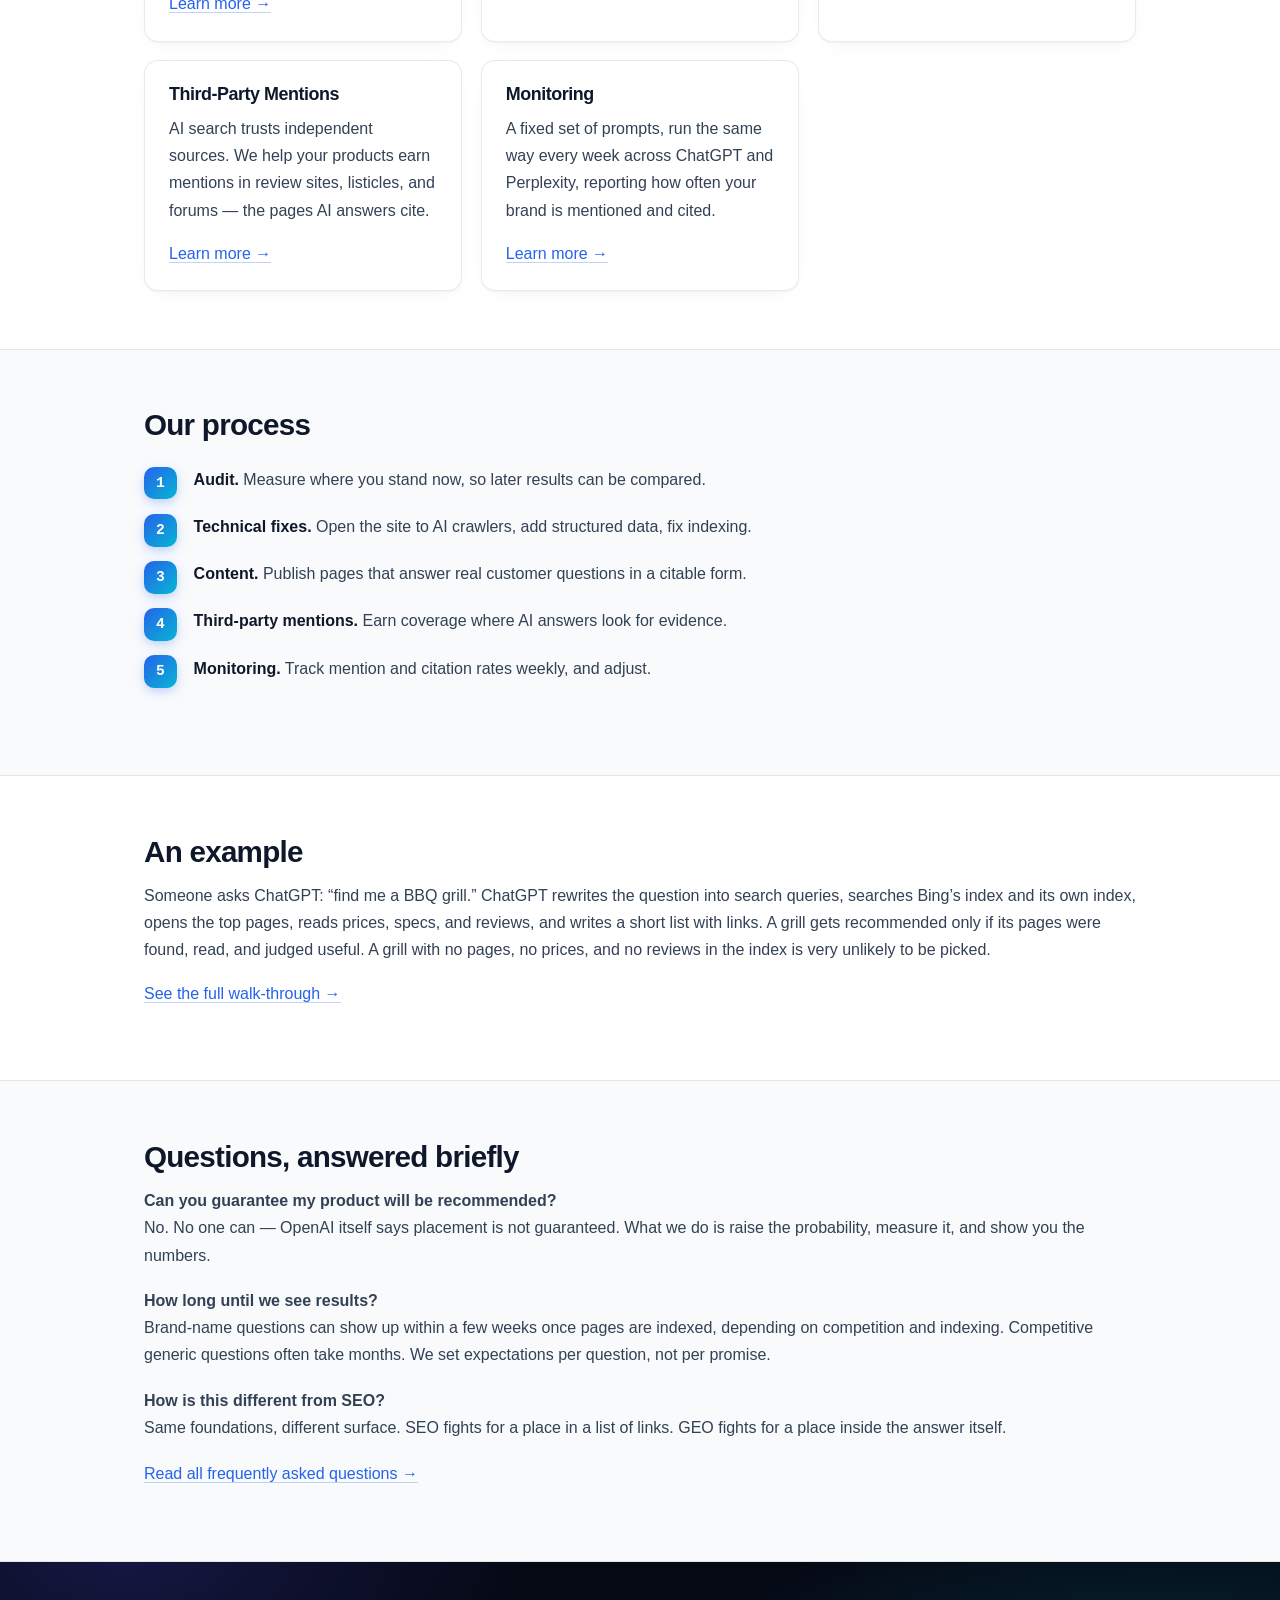
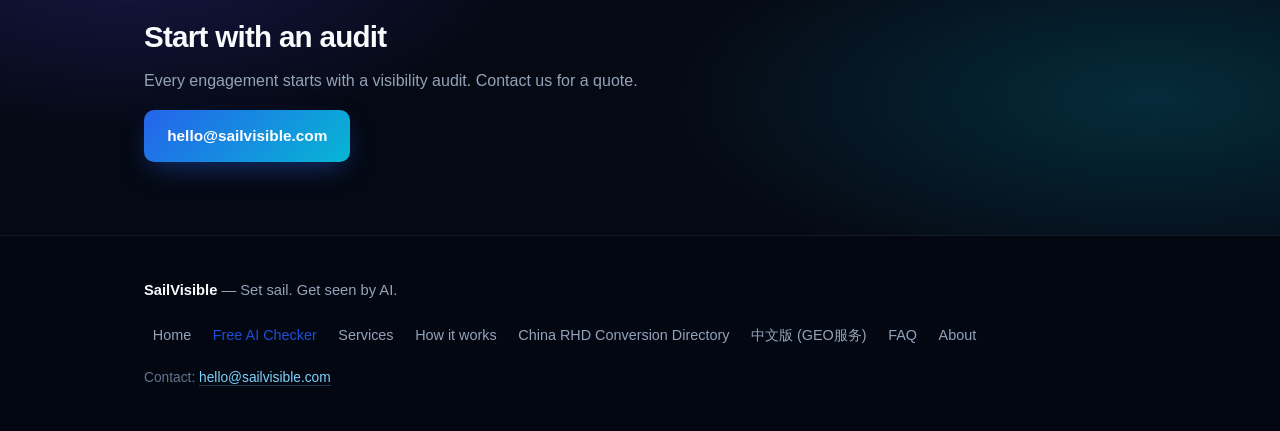
==== commit 2335957e: "Launch SailVisible 2.0 redesign + Free AI Visibility Checker tool (connected to Cloudflare Worker AP" ====
--- a/index.html
+++ b/index.html
@@ -6,8 +6,15 @@
 <title>SailVisible — Get Your Products Recommended by AI Search</title>
 <meta name="description" content="SailVisible helps Chinese manufacturers and traditional brands go global and get found by overseas AI search — ChatGPT, Perplexity, and Google AI Overviews.">
 <link rel="canonical" href="https://sailvisible.com/">
+<link rel="alternate" hreflang="en" href="https://sailvisible.com/">
+<link rel="alternate" hreflang="zh-CN" href="https://sailvisible.com/zh.html">
+<link rel="alternate" hreflang="x-default" href="https://sailvisible.com/">
+<meta property="og:title" content="SailVisible — Get Your Products Recommended by AI Search">
+<meta property="og:description" content="SailVisible helps Chinese manufacturers and traditional brands go global and get found by overseas AI search — ChatGPT, Perplexity, and Google AI Overviews.">
+<meta property="og:type" content="website">
+<meta property="og:url" content="https://sailvisible.com/">
 <link rel="stylesheet" href="styles.css">
-<link rel="icon" href="data:image/svg+xml,%3Csvg xmlns='http://www.w3.org/2000/svg' viewBox='0 0 32 32'%3E%3Cpath d='M17 3 L28 27 L17 27 Z' fill='%23e8590c'/%3E%3Cpath d='M15 8 L15 27 L5 27 Z' fill='%230a2540'/%3E%3C/svg%3E">
+<link rel="icon" href="data:image/svg+xml,%3Csvg xmlns='http://www.w3.org/2000/svg' viewBox='0 0 32 32'%3E%3Cdefs%3E%3ClinearGradient id='g' x1='0' y1='0' x2='1' y2='1'%3E%3Cstop offset='0%25' stop-color='%2338BDF8'/%3E%3Cstop offset='100%25' stop-color='%234F46E5'/%3E%3C/linearGradient%3E%3C/defs%3E%3Crect width='32' height='32' rx='8' fill='%23090F20'/%3E%3Cpath d='M15.5 6.5 L24.5 23.5 L15.5 23.5 Z' fill='url(%23g)'/%3E%3Cpath d='M13.5 11.5 L13.5 23.5 L7 23.5 Z' fill='%23E2E8F0'/%3E%3Ccircle cx='24' cy='9' r='2.2' fill='%2338BDF8'/%3E%3C/svg%3E">
 <script type="application/ld+json">
 {
   "@context": "https://schema.org",
@@ -32,10 +39,11 @@
 <a class="skip" href="#main">Skip to content</a>
 <header class="site-header">
   <div class="container header-inner">
-    <a class="logo" href="/" aria-label="SailVisible — home"><span class="logo-mark" aria-hidden="true"></span>SailVisible</a>
+    <a class="logo" href="/" aria-label="SailVisible — home"><svg xmlns="http://www.w3.org/2000/svg" viewBox="0 0 32 32" width="28" height="28" aria-hidden="true"><defs><linearGradient id="sv-lg" x1="0" y1="0" x2="1" y2="1"><stop offset="0%" stop-color="#38BDF8"/><stop offset="100%" stop-color="#4F46E5"/></linearGradient></defs><rect width="32" height="32" rx="8" fill="#090F20"/><path d="M15.5 6.5 L24.5 23.5 L15.5 23.5 Z" fill="url(#sv-lg)"/><path d="M13.5 11.5 L13.5 23.5 L7 23.5 Z" fill="#E2E8F0" opacity="0.92"/><circle cx="24" cy="9" r="2.2" fill="#38BDF8"/></svg>SailVisible</a>
     <nav aria-label="Main navigation">
       <ul class="nav">
         <li><a href="/" aria-current="page">Home</a></li>
+        <li><a href="ai-checker.html">Free AI Checker</a></li>
         <li><a href="services.html">Services</a></li>
         <li><a href="how-it-works.html">How it works</a></li>
         <li><a href="rhd-conversion-china.html">RHD Conversion Case</a></li>
@@ -53,8 +61,8 @@
       <h1>Set sail. <span class="accent">Get seen by AI.</span></h1>
       <p class="lead">People now ask AI search for product picks. SailVisible helps Chinese manufacturers and traditional brands go global — and show up in those answers — in ChatGPT, Perplexity, and Google AI Overviews.</p>
       <p class="cta-row">
-        <a class="btn" href="how-it-works.html">See how it works</a>
-        <a class="btn btn-ghost" href="mailto:hello@sailvisible.com?subject=AI%20visibility%20audit%20request">Ask for a quote</a>
+        <a class="btn" href="ai-checker.html">Free AI Visibility Check →</a>
+        <a class="btn btn-ghost" href="how-it-works.html">See how it works</a>
       </p>
     </div>
   </section>
@@ -161,6 +169,7 @@
     <nav aria-label="Footer navigation">
       <ul class="nav footer-nav">
         <li><a href="/">Home</a></li>
+        <li><a href="ai-checker.html">Free AI Checker</a></li>
         <li><a href="services.html">Services</a></li>
         <li><a href="how-it-works.html">How it works</a></li>
         <li><a href="rhd-conversion-china.html">China RHD Conversion Directory</a></li>
--- a/styles.css
+++ b/styles.css
@@ -1,68 +1,135 @@
-/* SailVisible — clean maritime motif: deep navy, white, signal orange.
-   System fonts only. No external dependencies. */
+/* SailVisible 2.0 — Modern AI Search & GEO Design System
+   Scheme A: Deep-Space Aurora Hero + Crisp Light Bento Dashboard
+   Zero external dependencies. System UI + Monospace telemetry typography. */
 
 :root {
-  --navy: #0a2540;
-  --navy-deep: #071a2e;
-  --ink: #22303e;
-  --muted: #5a6b7a;
-  --accent: #c2410c;
-  --accent-dark: #9a3412;
+  /* Deep space dark surfaces */
+  --space-950: #050914;
+  --space-900: #0b1224;
+  --space-800: #111b33;
+  --space-line: rgba(148, 163, 184, 0.16);
+
+  /* Crisp light bento surfaces */
   --paper: #ffffff;
-  --mist: #f2f6f8;
-  --line: #d9e2e8;
-  --radius: 10px;
+  --mist: #f8fafc;
+  --mist-2: #f1f5f9;
+  --line: rgba(15, 23, 42, 0.09);
+  --line-strong: rgba(15, 23, 42, 0.16);
+
+  /* Ink */
+  --navy: #0f172a;
+  --ink: #334155;
+  --muted: #64748b;
+
+  /* Modern AI Tech Accent (Electric Indigo -> Cyber Cyan) */
+  --accent: #2563eb;
+  --accent-dark: #1d4ed8;
+  --cyan: #06b6d4;
+  --cyan-bright: #38bdf8;
+  --indigo: #4f46e5;
+  --grad-brand: linear-gradient(135deg, #2563eb 0%, #06b6d4 100%);
+  --grad-text: linear-gradient(110deg, #38bdf8 0%, #60a5fa 48%, #a5b4fc 100%);
+
+  /* Semantic */
+  --ok: #059669;
+  --ok-bg: #ecfdf5;
+  --warn: #d97706;
+  --warn-bg: #fffbeb;
+  --fail: #e11d48;
+  --fail-bg: #fff1f2;
+
+  /* Elevation & Geometry */
+  --radius: 14px;
+  --radius-sm: 10px;
+  --shadow-card: 0 1px 2px rgba(15, 23, 42, 0.04), 0 8px 24px -12px rgba(15, 23, 42, 0.08);
+  --shadow-card-hover: 0 4px 12px rgba(15, 23, 42, 0.06), 0 16px 32px -12px rgba(37, 99, 235, 0.14);
+  --shadow-glow: 0 10px 28px -8px rgba(37, 99, 235, 0.5);
+  --font-sans: "Inter", -apple-system, BlinkMacSystemFont, "PingFang SC", "Hiragino Sans GB", "Microsoft YaHei", "Segoe UI", Roboto, sans-serif;
+  --font-mono: ui-monospace, SFMono-Regular, "SF Mono", Menlo, Consolas, monospace;
 }
 
 * { box-sizing: border-box; }
 
-html { scroll-behavior: smooth; }
+html {
+  scroll-behavior: smooth;
+  -webkit-font-smoothing: antialiased;
+  -moz-osx-font-smoothing: grayscale;
+}
 
 body {
   margin: 0;
-  font-family: -apple-system, BlinkMacSystemFont, "Segoe UI", Roboto, Helvetica, Arial, sans-serif;
-  font-size: 1.05rem;
-  line-height: 1.65;
+  font-family: var(--font-sans);
+  font-size: 1rem;
+  line-height: 1.7;
   color: var(--ink);
   background: var(--paper);
 }
 
 h1, h2, h3 {
   color: var(--navy);
-  line-height: 1.25;
+  line-height: 1.22;
+  letter-spacing: -0.025em;
   margin-top: 0;
-}
-
-h1 { font-size: 2.4rem; letter-spacing: -0.01em; }
-h2 { font-size: 1.55rem; margin-bottom: 0.6rem; }
-h3 { font-size: 1.15rem; margin-bottom: 0.4rem; }
+  font-weight: 750;
+}
+
+h1 { font-size: clamp(2.1rem, 4.4vw, 3.1rem); }
+h2 { font-size: clamp(1.45rem, 2.5vw, 1.85rem); margin-bottom: 0.75rem; }
+h3 { font-size: 1.12rem; margin-bottom: 0.45rem; }
 
 p { margin: 0 0 1rem; }
-ul, ol { margin: 0 0 1rem; padding-left: 1.4rem; }
-li { margin-bottom: 0.35rem; }
-
-a { color: var(--accent-dark); text-decoration: underline; text-underline-offset: 2px; }
-a:hover { color: var(--accent); }
-
-.container { max-width: 960px; margin: 0 auto; padding: 0 20px; }
-.container.narrow { max-width: 720px; }
+ul, ol { margin: 0 0 1rem; padding-left: 1.35rem; }
+li { margin-bottom: 0.4rem; }
+
+a {
+  color: var(--accent);
+  text-decoration: none;
+  border-bottom: 1px solid rgba(37, 99, 235, 0.28);
+  transition: color 0.16s ease, border-color 0.16s ease;
+}
+a:hover {
+  color: var(--accent-dark);
+  border-bottom-color: var(--accent-dark);
+}
+
+code {
+  font-family: var(--font-mono);
+  font-size: 0.88em;
+  background: var(--mist-2);
+  color: #0f172a;
+  padding: 0.14em 0.42em;
+  border-radius: 6px;
+  border: 1px solid var(--line);
+}
+
+.container { max-width: 1040px; margin: 0 auto; padding: 0 24px; }
+.container.narrow { max-width: 740px; }
 
 /* Accessibility */
 .skip {
   position: absolute;
   left: -9999px;
   top: 0;
-  background: var(--navy);
+  background: var(--space-950);
   color: #fff;
-  padding: 0.6rem 1rem;
-  z-index: 10;
+  padding: 0.65rem 1rem;
+  z-index: 100;
+  border: none;
 }
 .skip:focus { left: 0; color: #fff; }
-a:focus-visible { outline: 3px solid var(--accent); outline-offset: 2px; }
-
-/* Header */
+a:focus-visible, button:focus-visible, input:focus-visible, select:focus-visible {
+  outline: 2px solid var(--cyan-bright);
+  outline-offset: 2px;
+}
+
+/* Sticky Glass Header */
 .site-header {
-  background: var(--paper);
+  position: sticky;
+  top: 0;
+  z-index: 50;
+  background: rgba(255, 255, 255, 0.84);
+  backdrop-filter: blur(14px);
+  -webkit-backdrop-filter: blur(14px);
   border-bottom: 1px solid var(--line);
 }
 .header-inner {
@@ -70,42 +137,25 @@
   align-items: center;
   justify-content: space-between;
   flex-wrap: wrap;
-  gap: 0.5rem 1.5rem;
-  padding-top: 0.9rem;
-  padding-bottom: 0.9rem;
+  gap: 0.6rem 1.5rem;
+  padding-top: 0.8rem;
+  padding-bottom: 0.8rem;
 }
 .logo {
   display: inline-flex;
   align-items: center;
-  gap: 0.55rem;
-  font-size: 1.35rem;
+  gap: 0.6rem;
+  font-size: 1.2rem;
   font-weight: 800;
-  letter-spacing: -0.01em;
+  letter-spacing: -0.03em;
   color: var(--navy);
-  text-decoration: none;
-}
-.logo:hover { color: var(--navy); }
-/* Small sail mark: two CSS triangles, mainsail orange + jib navy */
-.logo-mark {
-  display: inline-block;
-  width: 0;
-  height: 0;
-  border-left: 9px solid transparent;
-  border-right: 9px solid transparent;
-  border-bottom: 20px solid var(--accent);
-  position: relative;
-  margin-right: 2px;
-}
-.logo-mark::after {
-  content: "";
-  position: absolute;
-  left: -18px;
-  top: 5px;
-  width: 0;
-  height: 0;
-  border-left: 8px solid transparent;
-  border-right: 8px solid transparent;
-  border-bottom: 15px solid var(--navy);
+  border: none;
+}
+.logo:hover { color: var(--navy); border: none; }
+.logo svg {
+  display: block;
+  flex-shrink: 0;
+  filter: drop-shadow(0 2px 6px rgba(37, 99, 235, 0.25));
 }
 .nav {
   list-style: none;
@@ -113,86 +163,189 @@
   padding: 0;
   display: flex;
   flex-wrap: wrap;
-  gap: 0.25rem 1.4rem;
-}
+  align-items: center;
+  gap: 0.25rem 0.35rem;
+}
+.nav li { margin: 0; }
 .nav a {
+  display: inline-block;
   color: var(--ink);
-  text-decoration: none;
+  border: none;
   font-weight: 600;
-  font-size: 0.98rem;
-  padding: 0.2rem 0;
-  border-bottom: 2px solid transparent;
-}
-.nav a:hover { color: var(--accent-dark); }
-.nav a[aria-current="page"] { color: var(--navy); border-bottom-color: var(--accent); }
-
-/* Hero */
-.hero {
-  background: var(--navy);
-  color: #fff;
-  padding: 4.5rem 0 4rem;
-  border-bottom: 4px solid var(--accent);
-}
-.hero h1 {
-  color: #fff;
-  font-size: 2.9rem;
-  max-width: 640px;
+  font-size: 0.9rem;
+  padding: 0.38rem 0.72rem;
+  border-radius: 8px;
+  transition: background 0.15s ease, color 0.15s ease;
+}
+.nav a:hover {
+  background: var(--mist-2);
+  color: var(--navy);
+}
+.nav a[aria-current="page"] {
+  background: rgba(37, 99, 235, 0.09);
+  color: var(--accent-dark);
+}
+.nav a[href="ai-checker.html"]:not([aria-current="page"]) {
+  background: linear-gradient(135deg, rgba(37, 99, 235, 0.1), rgba(6, 182, 212, 0.12));
+  color: var(--accent-dark);
+}
+.nav a[href="ai-checker.html"]:not([aria-current="page"]):hover {
+  background: linear-gradient(135deg, rgba(37, 99, 235, 0.18), rgba(6, 182, 212, 0.2));
+}
+
+/* Deep-Space Aurora Hero & Page Head */
+.hero,
+.page-head {
+  position: relative;
+  overflow: hidden;
+  background-color: var(--space-950);
+  background-image:
+    radial-gradient(60% 90% at 85% 0%, rgba(6, 182, 212, 0.22) 0%, rgba(6, 182, 212, 0) 65%),
+    radial-gradient(55% 85% at 15% 10%, rgba(79, 70, 229, 0.28) 0%, rgba(79, 70, 229, 0) 65%),
+    linear-gradient(rgba(148, 163, 184, 0.07) 1px, transparent 1px),
+    linear-gradient(90deg, rgba(148, 163, 184, 0.07) 1px, transparent 1px);
+  background-size: 100% 100%, 100% 100%, 40px 40px, 40px 40px;
+  color: #e2e8f0;
+  border-bottom: 1px solid rgba(56, 189, 248, 0.22);
+}
+.hero { padding: 4.8rem 0 4.4rem; }
+.page-head { padding: 3.4rem 0 3rem; }
+
+.hero .container,
+.page-head .container { position: relative; z-index: 2; }
+
+.hero h1,
+.page-head h1 {
+  color: #f8fafc;
+  max-width: 780px;
   margin-bottom: 1rem;
-}
-.hero .accent { color: #ff8c42; }
-.hero .lead {
-  font-size: 1.25rem;
-  line-height: 1.55;
-  color: #d7e3ee;
-  max-width: 640px;
-}
-.cta-row { display: flex; flex-wrap: wrap; gap: 0.8rem; margin-top: 1.6rem; }
+  font-weight: 800;
+}
+.hero .accent {
+  background: var(--grad-text);
+  -webkit-background-clip: text;
+  background-clip: text;
+  color: transparent;
+}
+.hero .lead,
+.page-head .lead {
+  font-size: 1.14rem;
+  line-height: 1.65;
+  color: #94a3b8;
+  max-width: 700px;
+}
+.page-head .lead { margin-bottom: 0; }
+.cta-row { display: flex; flex-wrap: wrap; gap: 0.85rem; margin-top: 1.8rem; }
 
 /* Buttons */
 .btn {
-  display: inline-block;
-  background: var(--accent);
+  display: inline-flex;
+  align-items: center;
+  justify-content: center;
+  gap: 0.45rem;
+  background: var(--grad-brand);
   color: #fff;
   font-weight: 700;
-  text-decoration: none;
-  padding: 0.75rem 1.5rem;
-  border-radius: var(--radius);
-  border: 2px solid var(--accent);
-}
-.btn:hover { background: var(--accent-dark); border-color: var(--accent-dark); color: #fff; }
+  font-size: 0.96rem;
+  border: none;
+  padding: 0.78rem 1.45rem;
+  border-radius: var(--radius-sm);
+  box-shadow: var(--shadow-glow);
+  cursor: pointer;
+  transition: transform 0.15s ease, box-shadow 0.15s ease, filter 0.15s ease;
+}
+.btn:hover {
+  color: #fff;
+  border: none;
+  transform: translateY(-1px);
+  filter: brightness(1.06);
+  box-shadow: 0 14px 32px -8px rgba(6, 182, 212, 0.55);
+}
+.btn:active { transform: translateY(0); }
+
 .btn-ghost {
-  background: transparent;
+  background: rgba(255, 255, 255, 0.06);
+  color: #e2e8f0;
+  border: 1px solid rgba(148, 163, 184, 0.32);
+  box-shadow: none;
+  backdrop-filter: blur(8px);
+}
+.btn-ghost:hover {
+  background: rgba(255, 255, 255, 0.13);
+  border-color: rgba(148, 163, 184, 0.55);
   color: #fff;
-  border-color: #fff;
-}
-.btn-ghost:hover { background: rgba(255,255,255,0.12); border-color: #fff; color: #fff; }
+  box-shadow: none;
+}
+
+/* Badges & Pills */
+.badge {
+  display: inline-flex;
+  align-items: center;
+  gap: 0.42rem;
+  font-family: var(--font-mono);
+  font-size: 0.76rem;
+  font-weight: 600;
+  letter-spacing: 0.02em;
+  padding: 0.24rem 0.68rem;
+  border-radius: 999px;
+  background: var(--mist-2);
+  color: var(--navy);
+  border: 1px solid var(--line);
+}
+.badge-accent {
+  background: rgba(37, 99, 235, 0.1);
+  color: var(--accent-dark);
+  border-color: rgba(37, 99, 235, 0.24);
+}
+.hero .badge-accent,
+.page-head .badge-accent {
+  background: rgba(56, 189, 248, 0.12);
+  color: #7dd3fc;
+  border: 1px solid rgba(56, 189, 248, 0.32);
+}
+.sv-pulse-dot {
+  width: 7px;
+  height: 7px;
+  border-radius: 50%;
+  background: #38bdf8;
+  box-shadow: 0 0 0 0 rgba(56, 189, 248, 0.7);
+  animation: sv-pulse 2s infinite;
+}
+@keyframes sv-pulse {
+  0% { box-shadow: 0 0 0 0 rgba(56, 189, 248, 0.7); }
+  70% { box-shadow: 0 0 0 8px rgba(56, 189, 248, 0); }
+  100% { box-shadow: 0 0 0 0 rgba(56, 189, 248, 0); }
+}
 
 /* Sections */
-.section { padding: 3rem 0; }
-.section-alt { background: var(--mist); }
-.page-head {
-  background: var(--navy);
-  color: #fff;
-  padding: 3rem 0 2.5rem;
-  border-bottom: 4px solid var(--accent);
-}
-.page-head h1 { color: #fff; margin-bottom: 0.6rem; }
-.page-head .lead { color: #d7e3ee; font-size: 1.2rem; max-width: 640px; margin-bottom: 0; }
-
-/* Cards */
+.section { padding: 3.6rem 0; }
+.section-alt {
+  background: var(--mist);
+  border-top: 1px solid var(--line);
+  border-bottom: 1px solid var(--line);
+}
+
+/* Bento Cards */
 .cards {
   display: grid;
-  grid-template-columns: repeat(auto-fit, minmax(260px, 1fr));
-  gap: 1.1rem;
-  margin-top: 1.4rem;
+  grid-template-columns: repeat(auto-fit, minmax(270px, 1fr));
+  gap: 1.15rem;
+  margin-top: 1.5rem;
 }
 .card {
   background: var(--paper);
   border: 1px solid var(--line);
   border-radius: var(--radius);
-  padding: 1.3rem 1.4rem;
-}
-.card h3 { margin-bottom: 0.5rem; }
+  padding: 1.45rem 1.5rem;
+  box-shadow: var(--shadow-card);
+  transition: transform 0.18s ease, box-shadow 0.18s ease, border-color 0.18s ease;
+}
+.card:hover {
+  transform: translateY(-2px);
+  border-color: rgba(37, 99, 235, 0.28);
+  box-shadow: var(--shadow-card-hover);
+}
+.card h3 { margin-bottom: 0.55rem; color: var(--navy); }
 .card p:last-child { margin-bottom: 0; }
 
 /* Steps */
@@ -200,12 +353,12 @@
   list-style: none;
   padding-left: 0;
   counter-reset: step;
-  margin-top: 1.2rem;
+  margin-top: 1.4rem;
 }
 .steps li {
   counter-increment: step;
   position: relative;
-  padding: 0 0 1.1rem 3rem;
+  padding: 0 0 1.25rem 3.1rem;
   margin-bottom: 0;
 }
 .steps li::before {
@@ -213,128 +366,511 @@
   position: absolute;
   left: 0;
   top: 0.05rem;
-  width: 2rem;
-  height: 2rem;
-  border-radius: 50%;
-  background: var(--accent);
+  width: 2.05rem;
+  height: 2.05rem;
+  border-radius: 10px;
+  background: var(--grad-brand);
   color: #fff;
-  font-weight: 800;
-  font-size: 1rem;
+  font-family: var(--font-mono);
+  font-weight: 700;
+  font-size: 0.92rem;
   display: flex;
   align-items: center;
   justify-content: center;
+  box-shadow: 0 4px 12px -2px rgba(37, 99, 235, 0.35);
 }
 .steps li strong { color: var(--navy); }
 
-/* Numbered list (what gets picked) */
-.numbered li { margin-bottom: 0.6rem; }
-.numbered li strong { color: var(--navy); }
-
-/* Two layers list */
-.two-layers li { margin-bottom: 0.7rem; }
-.two-layers li strong { color: var(--navy); }
-
-/* Boundaries */
-.boundaries li { margin-bottom: 0.8rem; }
+.numbered li,
+.two-layers li,
+.boundaries li { margin-bottom: 0.75rem; }
+.numbered li strong,
+.two-layers li strong,
 .boundaries li strong { color: var(--navy); }
 
-/* Services */
-.service {
-  padding: 1.8rem 0;
-  border-bottom: 1px solid var(--line);
-}
+/* Services & FAQ */
+.service { padding: 1.9rem 0; border-bottom: 1px solid var(--line); }
 .service:last-child { border-bottom: none; }
 .service h2 { margin-bottom: 0.5rem; }
 
-/* FAQ */
-.faq-teaser p { margin-bottom: 1.1rem; }
+.faq-teaser p { margin-bottom: 1.15rem; }
 .faq-item {
   padding: 1.4rem 0;
   border-bottom: 1px solid var(--line);
 }
 .faq-item:first-child { padding-top: 0.4rem; }
-.faq-item h2 { font-size: 1.25rem; }
+.faq-item h2, .faq-item h3 { font-size: 1.12rem; color: var(--navy); }
 .faq-item p:last-child { margin-bottom: 0; }
 
-/* CTA band */
-.cta-band { background: var(--navy); color: #fff; text-align: left; }
-.cta-band h2 { color: #fff; }
-.cta-band p { color: #d7e3ee; }
-.cta-band .btn { color: #fff; }
-
-/* Footer */
-.site-footer {
-  background: var(--navy-deep);
-  color: #c8d6e2;
-  padding: 2.2rem 0;
-  font-size: 0.95rem;
-}
-.site-footer strong { color: #fff; }
-.site-footer a { color: #ffb37a; }
-.site-footer a:hover { color: #fff; }
-.footer-nav { margin: 0.8rem 0; }
-.footer-nav a { color: #c8d6e2; font-weight: 500; }
-.footer-nav a:hover { color: #fff; }
-.fineprint { margin-bottom: 0; }
-
-/* Data tables for AI-citable specs and directories */
+/* Callout Box */
+.callout-box {
+  background: linear-gradient(135deg, rgba(37, 99, 235, 0.05), rgba(6, 182, 212, 0.06));
+  border: 1px solid rgba(37, 99, 235, 0.2);
+  border-left: 4px solid var(--accent);
+  padding: 1.25rem 1.45rem;
+  border-radius: var(--radius-sm);
+  margin: 1.5rem 0;
+}
+
+/* Data Tables */
 .table-wrap {
   overflow-x: auto;
-  margin: 1.4rem 0;
+  margin: 1.5rem 0;
   border: 1px solid var(--line);
   border-radius: var(--radius);
   background: var(--paper);
+  box-shadow: var(--shadow-card);
 }
 .data-table {
   width: 100%;
   border-collapse: collapse;
-  font-size: 0.96rem;
+  font-size: 0.94rem;
   text-align: left;
 }
 .data-table th,
 .data-table td {
-  padding: 0.85rem 1rem;
+  padding: 0.9rem 1.05rem;
   border-bottom: 1px solid var(--line);
   vertical-align: top;
 }
 .data-table th {
-  background: var(--navy);
+  background: var(--space-900);
+  color: #f8fafc;
+  font-weight: 700;
+  font-size: 0.88rem;
+  letter-spacing: 0.01em;
+}
+.data-table tr:last-child td { border-bottom: none; }
+.data-table tr:nth-child(even) td { background: var(--mist); }
+
+/* CTA Band (Dark Tech Banner) */
+.cta-band {
+  position: relative;
+  overflow: hidden;
+  background-color: var(--space-950);
+  background-image:
+    radial-gradient(55% 100% at 90% 50%, rgba(6, 182, 212, 0.2) 0%, transparent 70%),
+    radial-gradient(45% 90% at 10% 0%, rgba(79, 70, 229, 0.22) 0%, transparent 70%);
+  color: #cbd5e1;
+  text-align: left;
+}
+.cta-band h2 { color: #f8fafc; }
+.cta-band p { color: #94a3b8; }
+.cta-band .btn { color: #fff; }
+
+/* Footer */
+.site-footer {
+  background: #030712;
+  color: #94a3b8;
+  padding: 2.6rem 0;
+  font-size: 0.92rem;
+  border-top: 1px solid rgba(148, 163, 184, 0.12);
+}
+.site-footer strong { color: #f8fafc; }
+.site-footer a { color: #7dd3fc; border-bottom-color: rgba(125, 211, 252, 0.25); }
+.site-footer a:hover { color: #fff; border-bottom-color: #fff; }
+.footer-nav { margin: 0.9rem 0; gap: 0.2rem 0.25rem; }
+.footer-nav a { color: #94a3b8; font-weight: 500; padding: 0.25rem 0.55rem; background: none !important; }
+.footer-nav a:hover { color: #fff; background: rgba(255, 255, 255, 0.07) !important; }
+.fineprint { margin-bottom: 0; font-size: 0.86rem; color: #64748b; }
+
+/* ==========================================================================
+   AI Visibility Checker — Radar Scanner & Bento Dashboard
+   ========================================================================== */
+.sv-visually-hidden {
+  position: absolute; width: 1px; height: 1px; overflow: hidden;
+  clip: rect(0 0 0 0); white-space: nowrap;
+}
+
+/* Glowing Glass Input Bar inside Dark Space Hero */
+.sv-form {
+  display: flex;
+  gap: 0.55rem;
+  margin-top: 1.85rem;
+  max-width: 680px;
+  padding: 0.45rem;
+  background: rgba(15, 23, 42, 0.72);
+  border: 1px solid rgba(56, 189, 248, 0.34);
+  border-radius: 14px;
+  box-shadow: 0 0 0 1px rgba(56, 189, 248, 0.1), 0 20px 45px -16px rgba(0, 0, 0, 0.65);
+  backdrop-filter: blur(12px);
+  flex-wrap: wrap;
+}
+.sv-form:focus-within {
+  border-color: var(--cyan-bright);
+  box-shadow: 0 0 0 4px rgba(56, 189, 248, 0.18), 0 20px 45px -16px rgba(0, 0, 0, 0.65);
+}
+.sv-form input {
+  flex: 1 1 300px;
+  font-family: var(--font-mono);
+  font-size: 1rem;
+  padding: 0.75rem 1rem;
+  border-radius: 10px;
+  border: none;
+  background: transparent;
+  color: #f8fafc;
+}
+.sv-form input::placeholder { color: #64748b; font-family: var(--font-sans); }
+.sv-form input:focus { outline: none; }
+.sv-form .btn { font-size: 0.98rem; padding: 0.75rem 1.55rem; border-radius: 10px; }
+.sv-form .btn:disabled { opacity: 0.7; cursor: wait; transform: none; }
+
+.sv-samples {
+  display: flex;
+  flex-wrap: wrap;
+  align-items: center;
+  gap: 0.5rem;
+  margin-top: 1rem;
+  font-size: 0.86rem;
+  color: #94a3b8;
+}
+.sv-sample {
+  font-family: var(--font-mono);
+  font-size: 0.8rem;
+  color: #bae6fd;
+  background: rgba(56, 189, 248, 0.1);
+  border: 1px solid rgba(56, 189, 248, 0.24);
+  border-radius: 999px;
+  padding: 0.22rem 0.72rem;
+  cursor: pointer;
+  transition: background 0.15s ease, border-color 0.15s ease, color 0.15s ease;
+}
+.sv-sample:hover {
+  background: rgba(56, 189, 248, 0.2);
+  border-color: rgba(56, 189, 248, 0.55);
   color: #fff;
+}
+.sv-hero-note {
+  color: #64748b;
+  font-size: 0.86rem;
+  margin-top: 0.95rem;
+  margin-bottom: 0;
+}
+
+.sv-result-section { background: var(--mist); padding: 2.8rem 0; }
+.sv-result-section:has(#sv-loading[hidden]):has(#sv-error[hidden]):has(#sv-result[hidden]) { display: none; }
+
+/* Dark Telemetry Loading Terminal */
+.sv-loading {
+  background: var(--space-900);
+  color: #cbd5e1;
+  border: 1px solid rgba(56, 189, 248, 0.28);
+  border-radius: var(--radius);
+  padding: 1.5rem 1.7rem;
+  box-shadow: 0 20px 40px -20px rgba(5, 9, 20, 0.5);
+}
+.sv-loading-head {
+  display: flex;
+  align-items: center;
+  gap: 0.65rem;
+  color: #f8fafc;
   font-weight: 700;
-}
-.data-table tr:last-child td {
-  border-bottom: none;
-}
-.data-table tr:nth-child(even) td {
+  margin-bottom: 0.85rem;
+}
+.sv-loading ol {
+  margin: 0;
+  padding-left: 1.35rem;
+  font-family: var(--font-mono);
+  font-size: 0.88rem;
+  color: #64748b;
+}
+.sv-loading li { margin-bottom: 0.42rem; transition: color 0.2s ease; }
+.sv-loading li.active { color: #38bdf8; font-weight: 600; }
+.sv-loading li.done { color: #34d399; }
+.sv-loading li.done::marker { content: "✓  "; }
+
+.sv-error {
+  background: var(--fail-bg);
+  border: 1px solid rgba(225, 29, 72, 0.22);
+  border-left: 4px solid var(--fail);
+  padding: 1.2rem 1.4rem;
+  border-radius: var(--radius-sm);
+  color: #881337;
+}
+
+/* Executive Bento Score Summary */
+.sv-summary {
+  display: flex;
+  gap: 1.8rem;
+  align-items: center;
+  flex-wrap: wrap;
+  background: var(--paper);
+  border: 1px solid var(--line);
+  border-radius: 18px;
+  padding: 1.75rem 2rem;
+  box-shadow: var(--shadow-card);
+  margin-bottom: 1.35rem;
+}
+.sv-score {
+  --p: 0;
+  --c: var(--fail);
+  width: 146px;
+  height: 146px;
+  border-radius: 50%;
+  display: flex;
+  flex-direction: column;
+  align-items: center;
+  justify-content: center;
+  background:
+    radial-gradient(closest-side, #fff 79%, transparent 80%),
+    conic-gradient(var(--c) calc(var(--p) * 1%), #e2e8f0 0);
+  box-shadow: inset 0 0 0 1px rgba(15, 23, 42, 0.04), 0 10px 24px -10px rgba(15, 23, 42, 0.14);
+  flex: 0 0 auto;
+  font-variant-numeric: tabular-nums;
+}
+.sv-score span { font-size: 2.75rem; font-weight: 850; color: var(--navy); line-height: 1; letter-spacing: -0.04em; }
+.sv-score small { font-family: var(--font-mono); font-size: 0.82rem; color: var(--muted); margin-top: 0.2rem; }
+.sv-grade-A { --c: #059669; }
+.sv-grade-B { --c: #2563eb; }
+.sv-grade-C { --c: #d97706; }
+.sv-grade-D { --c: #e11d48; }
+
+.sv-summary-text { flex: 1 1 320px; }
+.sv-summary-text h2 { margin-bottom: 0.45rem; }
+.sv-host-row {
+  display: flex;
+  flex-wrap: wrap;
+  align-items: center;
+  gap: 0.5rem;
+  margin-bottom: 0.55rem;
+}
+.sv-host {
+  font-family: var(--font-mono);
+  font-size: 0.88rem;
+  color: var(--navy);
+  background: var(--mist-2);
+  border: 1px solid var(--line);
+  padding: 0.2rem 0.65rem;
+  border-radius: 6px;
+  font-weight: 600;
+  word-break: break-all;
+}
+.sv-grade-pill {
+  font-family: var(--font-mono);
+  font-size: 0.78rem;
+  font-weight: 700;
+  padding: 0.2rem 0.65rem;
+  border-radius: 999px;
+}
+.sv-grade-pill-A { background: var(--ok-bg); color: var(--ok); }
+.sv-grade-pill-B { background: rgba(37, 99, 235, 0.1); color: var(--accent-dark); }
+.sv-grade-pill-C { background: var(--warn-bg); color: var(--warn); }
+.sv-grade-pill-D { background: var(--fail-bg); color: var(--fail); }
+
+.sv-counts {
+  display: flex;
+  gap: 0.6rem;
+  flex-wrap: wrap;
+  margin-bottom: 0;
+  margin-top: 0.9rem;
+}
+.sv-counts span {
+  font-size: 0.86rem;
+  font-weight: 700;
+  padding: 0.28rem 0.72rem;
+  border-radius: 8px;
+  font-variant-numeric: tabular-nums;
+}
+.sv-c-pass { background: var(--ok-bg); color: var(--ok); }
+.sv-c-warn { background: var(--warn-bg); color: var(--warn); }
+.sv-c-fail { background: var(--fail-bg); color: var(--fail); }
+
+/* 5-Dimension Bento Grid */
+.sv-cats {
+  display: grid;
+  grid-template-columns: repeat(auto-fit, minmax(180px, 1fr));
+  gap: 0.85rem;
+  margin-bottom: 1.5rem;
+}
+.sv-cat {
+  background: var(--paper);
+  border: 1px solid var(--line);
+  border-radius: var(--radius-sm);
+  padding: 0.95rem 1.05rem;
+  box-shadow: var(--shadow-card);
+}
+.sv-cat-head {
+  display: flex;
+  justify-content: space-between;
+  gap: 0.5rem;
+  font-size: 0.86rem;
+  font-weight: 700;
+  color: var(--navy);
+  margin-bottom: 0.55rem;
+  font-variant-numeric: tabular-nums;
+}
+.sv-cat-head span:last-child { font-family: var(--font-mono); color: var(--muted); font-size: 0.82rem; }
+.sv-bar { height: 7px; background: var(--mist-2); border-radius: 999px; overflow: hidden; }
+.sv-bar i { display: block; height: 100%; background: var(--grad-brand); border-radius: 999px; }
+
+/* Diagnostic Check List */
+.sv-cat-title {
+  margin-top: 2rem;
+  margin-bottom: 0.8rem;
+  font-size: 1.1rem;
+  display: flex;
+  align-items: center;
+  gap: 0.5rem;
+}
+.sv-checks {
+  list-style: none;
+  padding: 0;
+  margin: 0;
+  display: grid;
+  gap: 0.7rem;
+}
+.sv-check {
+  display: flex;
+  gap: 0.95rem;
+  padding: 1.15rem 1.3rem;
+  background: var(--paper);
+  border: 1px solid var(--line);
+  border-radius: var(--radius-sm);
+  box-shadow: var(--shadow-card);
+  margin: 0;
+}
+.sv-check.sv-s-fail { border-left: 3px solid var(--fail); }
+.sv-check.sv-s-warn { border-left: 3px solid var(--warn); }
+.sv-check.sv-s-pass { border-left: 3px solid var(--ok); }
+
+.sv-ico {
+  flex: 0 0 28px;
+  width: 28px;
+  height: 28px;
+  border-radius: 8px;
+  display: inline-flex;
+  align-items: center;
+  justify-content: center;
+  font-weight: 800;
+  font-size: 0.9rem;
+  margin-top: 0.08rem;
+}
+.sv-pass { background: var(--ok-bg); color: var(--ok); }
+.sv-warn { background: var(--warn-bg); color: var(--warn); }
+.sv-fail { background: var(--fail-bg); color: var(--fail); }
+
+.sv-check-body { flex: 1; min-width: 0; }
+.sv-check-head {
+  display: flex;
+  justify-content: space-between;
+  align-items: baseline;
+  gap: 1rem;
+  color: var(--navy);
+}
+.sv-pts {
+  font-family: var(--font-mono);
+  font-size: 0.8rem;
+  font-weight: 600;
+  color: var(--muted);
+  background: var(--mist-2);
+  padding: 0.14rem 0.5rem;
+  border-radius: 6px;
+  white-space: nowrap;
+}
+.sv-finding { margin: 0.35rem 0 0.45rem; overflow-wrap: anywhere; color: var(--navy); font-size: 0.96rem; }
+.sv-why { color: var(--muted); font-size: 0.9rem; margin-bottom: 0.6rem; }
+.sv-fix {
+  background: var(--ok-bg);
+  border: 1px solid rgba(5, 150, 105, 0.22);
+  padding: 0.72rem 0.95rem;
+  border-radius: 8px;
+  font-size: 0.92rem;
+  color: #064e3b;
+}
+.sv-fix.sv-locked {
   background: var(--mist);
-}
-.badge {
-  display: inline-block;
-  font-size: 0.8rem;
-  font-weight: 700;
-  padding: 0.15rem 0.55rem;
-  border-radius: 4px;
-  background: var(--mist);
+  border: 1px dashed rgba(37, 99, 235, 0.28);
+  color: var(--muted);
+  display: flex;
+  flex-wrap: wrap;
+  align-items: center;
+  justify-content: space-between;
+  gap: 0.5rem;
+}
+.sv-fix.sv-locked span::before { content: "🔒 "; }
+
+/* Dark Space Lead Unlock Card */
+.sv-lead {
+  margin-top: 2.2rem;
+  background-color: var(--space-950);
+  background-image:
+    radial-gradient(50% 90% at 95% 0%, rgba(6, 182, 212, 0.24) 0%, transparent 70%),
+    radial-gradient(45% 80% at 5% 100%, rgba(79, 70, 229, 0.24) 0%, transparent 70%),
+    linear-gradient(rgba(148, 163, 184, 0.06) 1px, transparent 1px),
+    linear-gradient(90deg, rgba(148, 163, 184, 0.06) 1px, transparent 1px);
+  background-size: 100% 100%, 100% 100%, 36px 36px, 36px 36px;
+  color: #cbd5e1;
+  border: 1px solid rgba(56, 189, 248, 0.26);
+  border-radius: 18px;
+  padding: 2rem 2.1rem;
+  box-shadow: 0 24px 48px -24px rgba(5, 9, 20, 0.55);
+}
+.sv-lead h3 { color: #f8fafc; font-size: 1.4rem; margin-bottom: 0.5rem; }
+.sv-lead a { color: #7dd3fc; border-bottom-color: rgba(125, 211, 252, 0.35); }
+.sv-lead-form {
+  display: grid;
+  grid-template-columns: repeat(auto-fit, minmax(220px, 1fr));
+  gap: 1rem 1.1rem;
+  margin-top: 1.25rem;
+}
+.sv-lead-form label {
+  display: flex;
+  flex-direction: column;
+  gap: 0.35rem;
+  font-size: 0.88rem;
+  font-weight: 600;
+  color: #e2e8f0;
+}
+.sv-lead-form input,
+.sv-lead-form select {
+  font-size: 0.96rem;
+  padding: 0.7rem 0.85rem;
+  border-radius: 9px;
+  border: 1px solid rgba(148, 163, 184, 0.28);
+  color: #f8fafc;
+  background: rgba(15, 23, 42, 0.75);
+}
+.sv-lead-form select option { background: var(--space-900); color: #f8fafc; }
+.sv-lead-form input::placeholder { color: #64748b; }
+.sv-lead-form input:focus,
+.sv-lead-form select:focus {
+  border-color: var(--cyan-bright);
+  box-shadow: 0 0 0 3px rgba(56, 189, 248, 0.16);
+  outline: none;
+}
+.sv-lead-form .btn { grid-column: 1 / -1; justify-self: start; margin-top: 0.2rem; }
+.sv-lead-msg, .sv-privacy { grid-column: 1 / -1; margin: 0; font-size: 0.86rem; }
+.sv-lead-msg { color: #fbbf24; }
+.sv-privacy { color: #64748b; }
+.sv-hp { position: absolute; left: -9999px; width: 1px; height: 1px; opacity: 0; }
+
+.sv-share {
+  margin-top: 1.4rem;
+  display: flex;
+  gap: 0.65rem;
+  align-items: center;
+  flex-wrap: wrap;
+  font-size: 0.9rem;
+  font-weight: 600;
   color: var(--navy);
-  border: 1px solid var(--line);
-}
-.badge-accent {
-  background: #fff4ed;
-  color: var(--accent-dark);
-  border-color: #fdba74;
-}
-.callout-box {
-  background: #fff9f5;
-  border-left: 4px solid var(--accent);
-  padding: 1.2rem 1.4rem;
-  border-radius: 0 var(--radius) var(--radius) 0;
-  margin: 1.4rem 0;
-}
-
-/* Small screens */
+}
+.sv-share input {
+  flex: 1 1 280px;
+  font-family: var(--font-mono);
+  padding: 0.55rem 0.78rem;
+  border: 1px solid var(--line-strong);
+  border-radius: 8px;
+  font-size: 0.85rem;
+  color: var(--ink);
+  background: var(--paper);
+}
+.sv-meta { color: var(--muted); font-size: 0.84rem; margin-top: 0.6rem; }
+
 @media (max-width: 640px) {
-  h1 { font-size: 2rem; }
-  .hero { padding: 3rem 0 2.5rem; }
-  .hero h1 { font-size: 2.2rem; }
-  .section { padding: 2.2rem 0; }
-}
+  .hero { padding: 3.2rem 0 2.8rem; }
+  .section { padding: 2.5rem 0; }
+  .sv-summary { padding: 1.35rem; }
+  .sv-score { width: 118px; height: 118px; }
+  .sv-score span { font-size: 2.15rem; }
+  .sv-lead { padding: 1.45rem 1.25rem; }
+}
